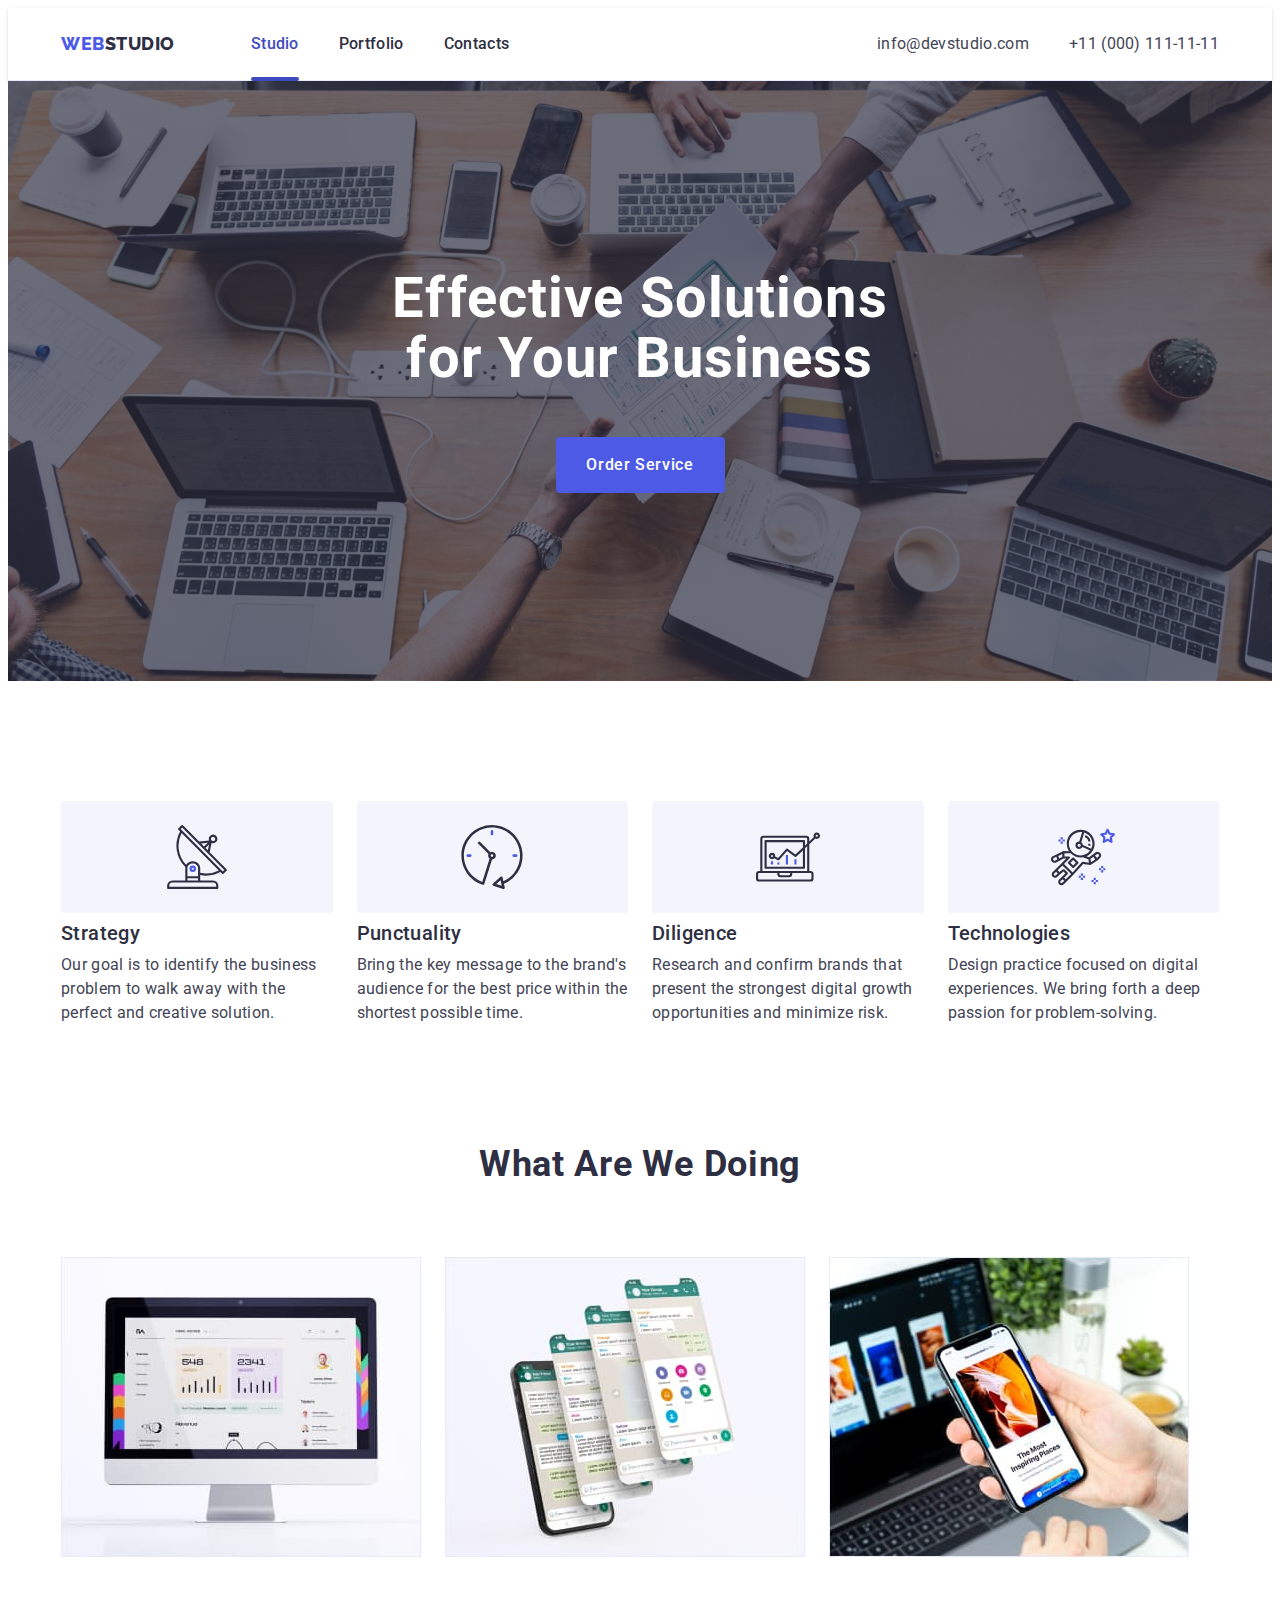
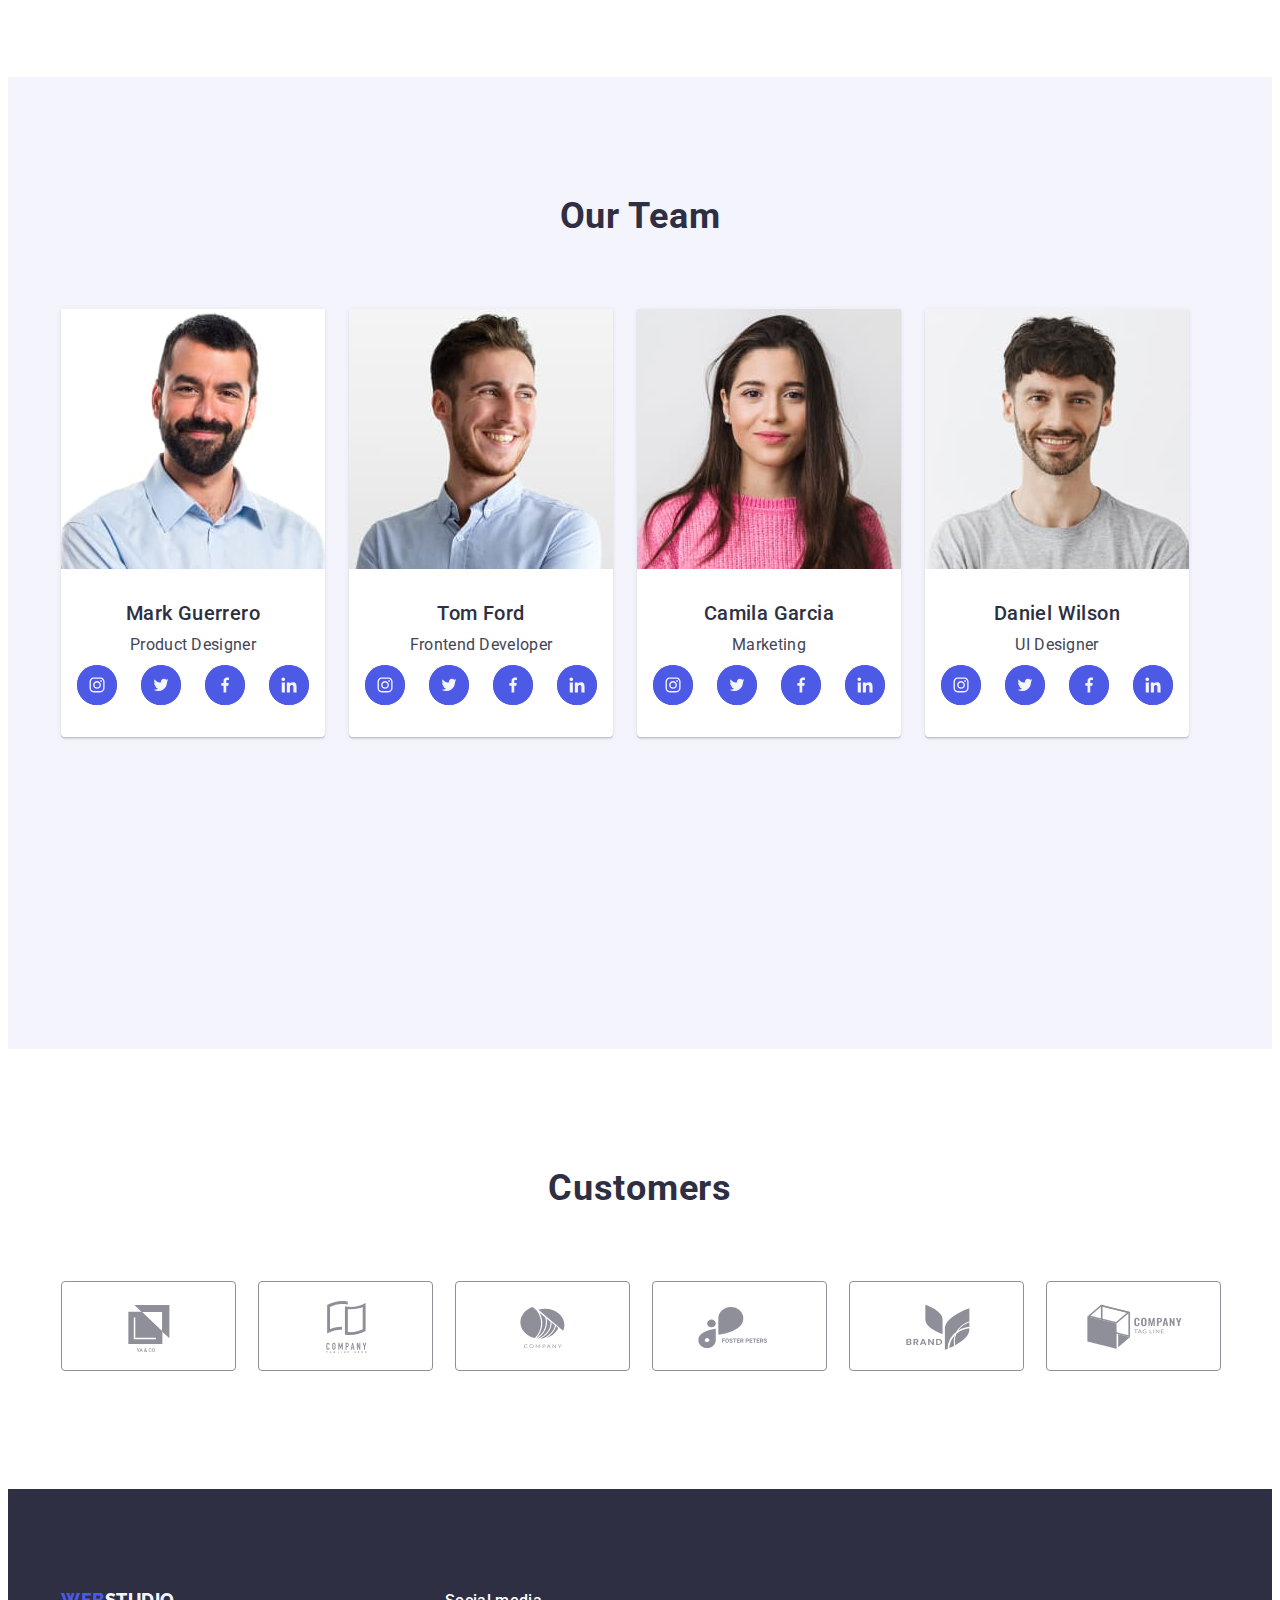
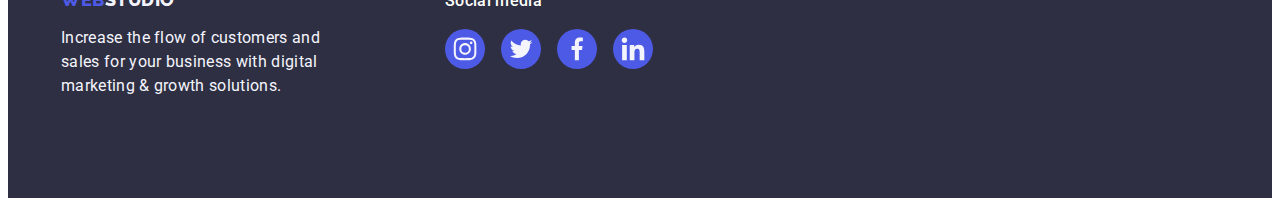
==== index.html @ 753bb424 "start" ====
<!DOCTYPE html>
<html lang="en">
  <head>
    <meta charset="UTF-8" />
    <meta http-equiv="X-UA-Compatible" content="IE=edge" />
    <meta name="viewport" content="width=device-width, initial-scale=1.0" />

    <link rel="preconnect" href="https://fonts.googleapis.com" />
    <link rel="preconnect" href="https://fonts.gstatic.com" crossorigin />
    <link
      href="https://fonts.googleapis.com/css2?family=Raleway:wght@800&family=Roboto:wght@400;500;700&display=swap"
      rel="stylesheet"
    />

    <title>Web Studio</title>
    <link
      rel="stylesheet"
      href="https://cdnjs.cloudflare.com/ajax/libs/modern-normalize/2.0.0/modern-normalize.min.css"
      integrity="sha512-4xo8blKMVCiXpTaLzQSLSw3KFOVPWhm/TRtuPVc4WG6kUgjH6J03IBuG7JZPkcWMxJ5huwaBpOpnwYElP/m6wg=="
      crossorigin="anonymous"
      referrerpolicy="no-referrer"
    />
    <link rel="stylesheet" href="./css/style.css" />
  </head>
  <body class="body">
    <header class="header">
      <div class="container header-container">
        <nav class="header-nav">
          <a class="header-name link" href="./index.html"
            >Web<span>Studio</span></a
          >
          <ul class="header-page list">
            <li>
              <a class="header-menu link active" href="./index.html">Studio</a>
            </li>
            <li>
              <a class="header-menu link" href="./portfolio.html">Portfolio</a>
            </li>
            <li><a class="header-menu link" href="">Contacts</a></li>
          </ul>
        </nav>
        <address class="header-adress">
          <ul class="header-link list">
            <li class="header-contacts">
              <a class="header-link-soc link" href="mailto:info@devstudio.com"
                >info@devstudio.com</a
              >
            </li>
            <li>
              <a class="header-link-soc link" href="tel:+110001111111"
                >+11 (000) 111-11-11</a
              >
            </li>
          </ul>
        </address>
      </div>
    </header>

    <main>
      <section class="hero">
        <div class="container">
          <h1 class="hero-name">Effective Solutions for Your Business</h1>
          <button type="button" class="hero-button" data-modal-open>
            Order Service
          </button>
        </div>
      </section>

      <section class="scroll">
        <div class="container">
          <h2 class="visually-hidden">list</h2>
          <ul class="scroll-list list">
            <li class="scroll-item">
              <div class="scroll-icon-fond">
                <svg class="scroll-icon-item" width="64" height="64">
                  <use href="./images/icons.svg#icon-antenna"></use>
                </svg>
              </div>
              <h3 class="scroll-name">Strategy</h3>
              <p class="scroll-text">
                Our goal is to identify the business problem to walk away with
                the perfect and creative solution.
              </p>
            </li>
            <li class="scroll-item">
              <div class="scroll-icon-fond">
                <svg class="scroll-icon-item" width="64" height="64">
                  <use href="./images/icons.svg#icon-clock"></use>
                </svg>
              </div>
              <h3 class="scroll-name">Punctuality</h3>
              <p class="scroll-text">
                Bring the key message to the brand's audience for the best price
                within the shortest possible time.
              </p>
            </li>
            <li class="scroll-item">
              <div class="scroll-icon-fond">
                <svg class="scroll-icon-item" width="64" height="64">
                  <use href="./images/icons.svg#icon-diagram"></use>
                </svg>
              </div>
              <h3 class="scroll-name">Diligence</h3>
              <p class="scroll-text">
                Research and confirm brands that present the strongest digital
                growth opportunities and minimize risk.
              </p>
            </li>
            <li class="scroll-item">
              <div class="scroll-icon-fond">
                <svg class="scroll-icon-item" width="64" height="64">
                  <use href="./images/icons.svg#icon-astronaut"></use>
                </svg>
              </div>
              <h3 class="scroll-name">Technologies</h3>
              <p class="scroll-text">
                Design practice focused on digital experiences. We bring forth a
                deep passion for problem-solving.
              </p>
            </li>
          </ul>
        </div>
      </section>

      <section class="work-are">
        <div class="container">
          <h2 class="work-name">What are we doing</h2>
          <ul class="work-list list">
            <li class="work-item">
              <img
                src="./images/img1-1.jpg"
                alt="statistics"
                width="360"
                height="300"
              />
            </li>
            <li class="work-item">
              <img
                src="./images/img2-1.jpg"
                alt="multifunctionality"
                width="360"
                height="300"
              />
            </li>
            <li class="work-item">
              <img
                src="./images/img3-1.jpg"
                alt="we adaptmultifunctionality"
                width="360"
                height="300"
              />
            </li>
          </ul>
        </div>
      </section>

      <section class="made">
        <div class="container">
          <h2 class="made-team">Our Team</h2>
          <ul class="made-list list">
            <li class="made-item">
              <img
                src="./images/img1-2.jpg"
                alt="Product Designer"
                width="264"
                height="260"
              />
              <div class="made-card">
                <h3 class="made-name">Mark Guerrero</h3>
                <p class="made-activity">Product Designer</p>
                <ul class="made-soc-list list">
                  <li class="made-soc-item">
                    <a
                      class="made-soc-link link"
                      href="https://www.instagram.com"
                    >
                      <svg class="made-soc-icon" width="16" height="16">
                        <use href="./images/icons.svg#icon-instagram"></use>
                      </svg>
                    </a>
                  </li>
                  <li class="made-soc-item">
                    <a
                      class="made-soc-link link"
                      href="https://www.twitter.com"
                    >
                      <svg class="made-soc-icon" width="16" height="16">
                        <use href="./images/icons.svg#icon-twitter"></use>
                      </svg>
                    </a>
                  </li>
                  <li class="made-soc-item">
                    <a
                      class="made-soc-link link"
                      href="https://www.facebook.com"
                    >
                      <svg class="made-soc-icon" width="16" height="16">
                        <use href="./images/icons.svg#icon-facebook"></use>
                      </svg>
                    </a>
                  </li>
                  <li class="made-soc-item">
                    <a
                      class="made-soc-link link"
                      href="https://www.in.linkedin.com"
                    >
                      <svg class="made-soc-icon" width="16" height="16">
                        <use href="./images/icons.svg#icon-linkedin"></use>
                      </svg>
                    </a>
                  </li>
                </ul>
              </div>
            </li>
            <li class="made-item">
              <img
                src="./images/img2-2.jpg"
                alt="Frontend Developer"
                width="264"
                height="260"
              />
              <div class="made-card">
                <h3 class="made-name">Tom Ford</h3>
                <p class="made-activity">Frontend Developer</p>
                <ul class="made-soc-list list">
                  <li class="made-soc-item">
                    <a
                      class="made-soc-link link"
                      href="https://www.instagram.com"
                    >
                      <svg class="made-soc-icon" width="16" height="16">
                        <use href="./images/icons.svg#icon-instagram"></use>
                      </svg>
                    </a>
                  </li>
                  <li class="made-soc-item">
                    <a
                      class="made-soc-link link"
                      href="https://www.twitter.com"
                    >
                      <svg class="made-soc-icon" width="16" height="16">
                        <use href="./images/icons.svg#icon-twitter"></use>
                      </svg>
                    </a>
                  </li>
                  <li class="made-soc-item">
                    <a
                      class="made-soc-link link"
                      href="https://www.facebook.com"
                    >
                      <svg class="made-soc-icon" width="16" height="16">
                        <use href="./images/icons.svg#icon-facebook"></use>
                      </svg>
                    </a>
                  </li>
                  <li class="made-soc-item">
                    <a
                      class="made-soc-link link"
                      href="https://www.in.linkedin.com"
                    >
                      <svg class="made-soc-icon" width="16" height="16">
                        <use href="./images/icons.svg#icon-linkedin"></use>
                      </svg>
                    </a>
                  </li>
                </ul>
              </div>
            </li>
            <li class="made-item">
              <img
                src="./images/img3-2.jpg"
                alt="Marketing"
                width="264"
                height="260"
              />
              <div class="made-card">
                <h3 class="made-name">Camila Garcia</h3>
                <p class="made-activity">Marketing</p>
                <ul class="made-soc-list list">
                  <li class="made-soc-item">
                    <a
                      class="made-soc-link link"
                      href="https://www.instagram.com"
                    >
                      <svg class="made-soc-icon" width="16" height="16">
                        <use href="./images/icons.svg#icon-instagram"></use>
                      </svg>
                    </a>
                  </li>
                  <li class="made-soc-item">
                    <a
                      class="made-soc-link link"
                      href="https://www.twitter.com"
                    >
                      <svg class="made-soc-icon" width="16" height="16">
                        <use href="./images/icons.svg#icon-twitter"></use>
                      </svg>
                    </a>
                  </li>
                  <li class="made-soc-item">
                    <a
                      class="made-soc-link link"
                      href="https://www.facebook.com"
                    >
                      <svg class="made-soc-icon" width="16" height="16">
                        <use href="./images/icons.svg#icon-facebook"></use>
                      </svg>
                    </a>
                  </li>
                  <li class="made-soc-item">
                    <a
                      class="made-soc-link link"
                      href="https://www.in.linkedin.com"
                    >
                      <svg class="made-soc-icon" width="16" height="16">
                        <use href="./images/icons.svg#icon-linkedin"></use>
                      </svg>
                    </a>
                  </li>
                </ul>
              </div>
            </li>
            <li class="made-item">
              <img
                src="./images/img4-2.jpg"
                alt="UI Designer"
                width="264"
                height="260"
              />
              <div class="made-card">
                <h3 class="made-name">Daniel Wilson</h3>
                <p class="made-activity">UI Designer</p>
                <ul class="made-soc-list list">
                  <li class="made-soc-item">
                    <a
                      class="made-soc-link link"
                      href="https://www.instagram.com"
                    >
                      <svg class="made-soc-icon" width="16" height="16">
                        <use href="./images/icons.svg#icon-instagram"></use>
                      </svg>
                    </a>
                  </li>
                  <li class="made-soc-item">
                    <a
                      class="made-soc-link link"
                      href="https://www.twitter.com"
                    >
                      <svg class="made-soc-icon" width="16" height="16">
                        <use href="./images/icons.svg#icon-twitter"></use>
                      </svg>
                    </a>
                  </li>
                  <li class="made-soc-item">
                    <a
                      class="made-soc-link link"
                      href="https://www.facebook.com"
                    >
                      <svg class="made-soc-icon" width="16" height="16">
                        <use href="./images/icons.svg#icon-facebook"></use>
                      </svg>
                    </a>
                  </li>
                  <li class="made-soc-item">
                    <a
                      class="made-soc-link link"
                      href="https://www.in.linkedin.com"
                    >
                      <svg class="made-soc-icon" width="16" height="16">
                        <use href="./images/icons.svg#icon-linkedin"></use>
                      </svg>
                    </a>
                  </li>
                </ul>
              </div>
            </li>
          </ul>
        </div>
      </section>
      <section class="customers">
        <div class="container costumers-container">
          <h2 class="customers-title">Customers</h2>
          <ul class="customers-list">
            <li class="customers-item">
              <a class="customers-link link" href="">
                <svg class="customers-icon" width="104" height="56">
                  <use href="./images/icons.svg#icon-Logo-1"></use>
                </svg>
              </a>
            </li>
            <li class="customers-item">
              <a class="customers-link link" href="">
                <svg class="customers-icon" width="104" height="56">
                  <use href="./images/icons.svg#icon-Logo-2"></use>
                </svg>
              </a>
            </li>
            <li class="customers-item">
              <a class="customers-link link" href="">
                <svg class="customers-icon" width="104" height="56">
                  <use href="./images/icons.svg#icon-Logo-3"></use>
                </svg>
              </a>
            </li>
            <li class="customers-item">
              <a class="customers-link link" href="">
                <svg class="customers-icon" width="104" height="56">
                  <use href="./images/icons.svg#icon-Logo-4"></use>
                </svg>
              </a>
            </li>
            <li class="customers-item">
              <a class="customers-link link" href="">
                <svg class="customers-icon" width="104" height="56">
                  <use href="./images/icons.svg#icon-Logo-5"></use>
                </svg>
              </a>
            </li>
            <li class="customers-item">
              <a class="customers-link link" href="">
                <svg class="customers-icon" width="104" height="56">
                  <use href="./images/icons.svg#icon-Logo-6"></use>
                </svg>
              </a>
            </li>
          </ul>
        </div>
      </section>
    </main>

    <footer class="footer">
      <div class="all-footer container">
        <div class="footer-container">
          <a class="footer-name link" href="./index.html"
            >Web<span class="name">Studio</span></a
          >
          <p class="footer-text">
            Increase the flow of customers and sales for your business with
            digital marketing & growth solutions.
          </p>
        </div>
        <div class="footer-social">
          <p class="footer-soc-title">Social media</p>
          <ul class="footer-soc-list">
            <li class="footer-soc-item">
              <a
                class="footer-soc-link"
                href="https://www.instagram.com"
                aria-label="instagram"
                target="_blank"
                rel="noopener noreferrer"
              >
                <svg class="footer-soc-icon" width="24" height="24">
                  <use href="./images/icons.svg#icon-instagram"></use>
                </svg>
              </a>
            </li>
            <li class="footer-soc-item">
              <a
                class="footer-soc-link"
                href="https://twitter.com"
                aria-label="twitter"
                target="_blank"
                rel="noopener noreferrer"
              >
                <svg class="footer-soc-icon" width="24" height="24">
                  <use href="./images/icons.svg#icon-twitter"></use>
                </svg>
              </a>
            </li>
            <li class="footer-soc-item">
              <a
                class="footer-soc-link"
                href="https://www.facebook.com"
                aria-label="facebook"
                target="_blank"
                rel="noopener noreferrer"
              >
                <svg class="footer-soc-icon" width="24" height="24">
                  <use href="./images/icons.svg#icon-facebook"></use>
                </svg>
              </a>
            </li>
            <li class="footer-soc-item">
              <a
                class="footer-soc-link"
                href="https://in.linkedin.com"
                aria-label="linkedin"
                target="_blank"
                rel="noopener noreferrer"
              >
                <svg class="footer-soc-icon" width="24" height="24">
                  <use href="./images/icons.svg#icon-linkedin"></use>
                </svg>
              </a>
            </li>
          </ul>
        </div>
      </div>
    </footer>
    <div class="backdrop is-hidden" data-modal>
      <div class="modal">
        <button type="button" class="modal-button" data-modal-close>
          <svg class="modal-icon" width="8" height="8">
            <use href="./images/icons.svg#icon-close"></use>
          </svg>
        </button>
      </div>
    </div>
    <script src="./js/modal.js"></script>
  </body>
</html>
---- css/style.css ----
:root {
  --text-section-color: #434455;
  --button-color: #4d5ae5;
  --logo-color: #2e2f42;
  --safari-color: #f4f4fd;
  --main-title-color: #ffffff;
}

body {
  font-family: "Roboto", sans-serif;
  background: var(--main-title-color);
  color: var(--text-section-color);
}

p,
h1,
h2,
h3,
h4,
h5,
h6 {
  margin-top: 0;
  margin-bottom: 0;
}

ul {
  list-style-type: none;
  margin-top: 0;
  margin-bottom: 0;
  padding-left: 0;
}

img {
  display: block;
}

.link {
  text-decoration: none;
}

.list {
  list-style: none;
  margin-top: 0%;
  margin-bottom: 0;
  padding-left: 0%;
}

.container {
  width: 100%;
  max-width: 1158px;
  padding-left: 15px;
  padding-right: 15px;
  margin: 0 auto;
  align-items: center;
  /* outline: 1px solid red; */
}

/*----------BODY----------*/

.body {
  color: #434455;
  background-color: #ffffff;
}

/*----------HEADER-----------*/

.header {
  background: #ffffff;
  border-bottom: 1px solid #e7e9fc;
  /* padding: 24px 0; */
  box-shadow: 0px 2px 1px rgba(46, 47, 66, 0.08),
    0px 1px 1px rgba(46, 47, 66, 0.16), 0px 1px 6px rgba(46, 47, 66, 0.08);
}

.header-container {
  display: flex;
  /* gap: 40px; */
  align-items: center;
}

.header-nav {
  /* padding-top: 24px;
  padding-bottom: 24px; */
  display: flex;
  align-items: center;
  /* flex-grow: 1;
  justify-content: space-between; */
}

.header-name {
  font-family: "Raleway", sans-serif;
  font-style: normal;
  font-weight: 800;
  font-size: 18px;
  line-height: 1.17;
  letter-spacing: 0.03em;
  text-transform: uppercase;
  color: var(--button-color);
  display: inline-block;
  margin-right: 76px;
}

.header-name span {
  font-family: "Raleway", sans-serif;
  color: var(--logo-color);
}

.header-page {
  display: flex;
  gap: 40px;
  justify-content: space-between;
}

.header-menu {
  display: flex;
  font-weight: 500;
  font-size: 16px;
  line-height: 1.5;
  letter-spacing: 0.02em;
  color: var(--logo-color);
  padding: 24px 0;
  transition: color 250ms linear;
  transition-timing-function: cubic-bezier(0.4, 0, 0.2, 1);
}

.active {
  position: relative;
  display: inline-block;
  color: #404bbf;
}

.active::after {
  content: "";
  position: absolute;
  width: 100%;
  height: 4px;
  left: 0px;
  background: #404bbf;
  border-radius: 2px;
  bottom: -1px;
}

.header-menu:hover,
.header-menu:focus {
  color: #404bbf;
}

.header-adress {
  font-style: normal;
  margin-left: auto;
}

.header-link {
  display: flex;
  gap: 40px;
  transition: color 250ms cubic-bezier(0.4, 0, 0.2, 1);
}

.header-contacts {
  transition: color 250ms cubic-bezier(0.4, 0, 0.2, 1);
}

.header-link-soc {
  font-weight: 400;
  font-size: 16px;
  line-height: 1.5;
  letter-spacing: 0.02em;
  color: #434455;
  transition: color 250ms cubic-bezier(0.4, 0, 0.2, 1);
}

.header-link-soc:hover,
.header-link-soc:focus {
  color: #404bbf;
}

/*----------HERO-----------*/

.hero {
  padding-top: 188px;
  padding-bottom: 188px;
  background: var(--logo-color);
  background-image: linear-gradient(
      to bottom,
      rgba(46, 47, 66, 0.7),
      rgba(46, 47, 66, 0.7)
    ),
    url(../images/people-office.jpg);
  background-repeat: no-repeat;
  background-position: center;
  background-size: cover;
  max-width: 1440px;
  margin: 0 auto;
}

.hero-name {
  font-family: "Roboto";
  font-style: normal;
  text-align: center;
  font-weight: 700;
  font-size: 56px;
  line-height: 1.07;
  letter-spacing: 0.02em;
  color: var(--main-title-color);
  margin-left: auto;
  margin-right: auto;
  margin-bottom: 48px;
  max-width: 496px;
  max-height: 120px;
}

.hero-button {
  font-family: "Roboto", sans-serif;
  font-style: normal;
  font-weight: 500;
  font-size: 16px;
  line-height: 1.5;
  letter-spacing: 0.04em;
  color: var(--main-title-color);
  background-color: var(--button-color);
  cursor: pointer;
  display: block;
  min-width: 169px;
  min-height: 56px;
  text-align: center;
  border: none;
  background-color: var(--button-color);
  border-radius: 4px;
  margin-left: auto;
  margin-right: auto;
  transition-property: background-color;
  transition-duration: 250ms;
  transition-timing-function: cubic-bezier(0.4, 0, 0.2, 1);
}

.hero-button:hover,
.hero-button:focus {
  background-color: #404bbf;
  box-shadow: 0px 4px 4px rgba(0, 0, 0, 0.15);
}

/*----------SECTION1-----------*/

.scroll {
  padding-top: 120px;
  padding-bottom: 120px;
}

.scroll-list {
  display: flex;
  gap: 24px;
  width: calc((100% - 72) / 4);
}

.visually-hidden {
  position: absolute;
  width: 1px;
  height: 1px;
  margin: -1px;
  border: 0;
  padding: 0;
  white-space: nowrap;
  clip-path: inset(100%);
  clip: rect(0 0 0 0);
  overflow: hidden;
}

.scroll-item {
  width: calc((100% - 72px) / 4);
}

.scroll-icon-fond {
  display: flex;
  align-items: center;
  justify-content: center;
  height: 112px;
  background-color: var(--safari-color);
  /* padding: 24px 100px; */
  border-radius: 4px;
  margin-bottom: 8px;
}

.scroll-icon-item {
  fill: #4d5ae5;
}

.scroll-name {
  font-weight: 500;
  font-size: 20px;
  line-height: 1.2;
  letter-spacing: 0.02em;
  color: var(--logo-color);
  list-style: none;
  margin-bottom: 8px;
}

.scroll-text {
  /* font-weight: 400; */
  font-size: 16px;
  line-height: 1.5;
  letter-spacing: 0.02em;
  color: #434455;
}

/*----------WORK-----------*/

.work-are {
  padding-bottom: 120px;
}

.work-name {
  font-weight: 700;
  font-size: 36px;
  line-height: 1.11;
  letter-spacing: 0.02em;
  text-align: center;
  text-transform: capitalize;
  color: var(--logo-color);
  margin-bottom: 72px;
}

.work-list {
  /* padding-top: 20px;
  padding-bottom: 120px; */
  display: flex;
  gap: 24px;
}

/* .work-item {
  width: calc((100% - 48px) / 3);
} */

/*----------MADE-----------*/

.made {
  background-color: var(--safari-color);
  height: 732px;
  padding-top: 120px;
  padding-bottom: 120px;
}

.made-team {
  font-weight: 700;
  font-size: 36px;
  line-height: 1.11;
  letter-spacing: 0.02em;
  text-align: center;
  text-transform: capitalize;
  color: var(--logo-color);
  /* padding-top: 120px; */
  margin-bottom: 72px;
}

.made-list {
  display: flex;
  gap: 24px;
}

.made-item {
  background-color: #ffffff;
  border-radius: 0px 0px 4px 4px;
  box-shadow: 0px 1px 6px rgba(46, 47, 66, 0.08),
    0px 1px 1px rgba(46, 47, 66, 0.16), 0px 2px 1px rgba(46, 47, 66, 0.08);
}

.made-name {
  font-weight: 500;
  font-size: 20px;
  line-height: 1.2;
  letter-spacing: 0.02em;
  color: var(--logo-color);
  text-align: center;
  /* padding-top: 32px; */
  margin-bottom: 8px;
}

.made-card {
  padding: 32px 0px;
}

.made-activity {
  font-weight: 400;
  font-size: 16px;
  line-height: 1.5;
  letter-spacing: 0.02em;
  color: #434455;
  text-align: center;
  margin-bottom: 8px;
}

.made-soc-list {
  display: flex;
  gap: 24px;
  justify-content: center;
  align-items: center;
  /* padding: 32px 0; */
}

.made-soc-item {
  background-color: var(--button-color);
  width: 40px;
  height: 40px;
  border-radius: 50%;
}

.made-soc-link {
  display: flex;
  justify-content: center;
  align-items: center;
  width: 100%;
  height: 100%;
  background-color: var(--button-color);
  border-radius: 50%;
  transition: background-color 250ms cubic-bezier(0.4, 0, 0.2, 1);
}

.made-soc-icon {
  fill: var(--safari-color);
}

.made-soc-link:hover,
.made-soc-link:focus {
  background-color: #404bbf;
}

.customers {
  padding-top: 120px;
  padding-bottom: 120px;
}

/* .customers-container {
  padding-top: 120px;
  padding-bottom: 120px;
} */

.customers-title {
  font-size: 36px;
  line-height: 1.11;
  text-align: center;
  letter-spacing: 0.02em;
  text-transform: capitalize;
  color: var(--logo-color);
  margin-bottom: 72px;
}

.customers-list {
  display: flex;
  align-items: flex-start;
  padding: 0px;
  gap: 24px;
}

.customers-item {
  width: calc((100% - 120px) / 6);
  height: 88px;
}

.customers-link {
  width: 100%;
  height: 100%;
  border: 1px solid #8e8f99;
  border-radius: 4px;
  display: flex;
  align-items: center;
  justify-content: center;
  color: #8e8f99;
  transition: border-color 250ms cubic-bezier(0.4, 0, 0.2, 1),
    color 250ms cubic-bezier(0.4, 0, 0.2, 1), box-shadow: 0px 4px 4px rgba(0, 0, 0, 0.25);
}

.customers-icon {
  fill: currentColor;
}
.customers-link:hover,
.customers-link:focus {
  border-color: #404bbf;
  color: #404bbf;
  box-shadow: 0px 4px 4px rgba(0, 0, 0, 0.25);
}

.customers-item:hover .customers-link,
.customers-item:focus .customers-link {
  border: 1px solid #404bbf;
  box-shadow: 0px 4px 4px rgba(0, 0, 0, 0.25);
}

/*----------FOOTER-----------*/

.footer {
  background-color: var(--logo-color);
  /* height: 312px; */
  padding-top: 100px;
  padding-bottom: 100px;
  /* display: flex; */
}

.all-footer {
  display: flex;
  align-items: baseline;
  /* gap: 120px; */
  /* margin-left: 120px; */
}

.footer-container {
  /* display: flex;
  align-items: baseline; */
  margin-right: 120px;
}

.footer-name {
  font-family: "Raleway", sans-serif;
  font-style: normal;
  font-weight: 800;
  font-size: 18px;
  line-height: 1.17;
  letter-spacing: 0.03em;
  text-transform: uppercase;
  color: var(--button-color);
  display: inline-block;
  margin-bottom: 16px;
}

.name {
  font-family: "Raleway", sans-serif;
  color: var(--safari-color);
}

.footer-text {
  font-size: 16px;
  line-height: 1.5;
  letter-spacing: 0.02em;
  color: var(--safari-color);
  width: 264px;
  margin-left: 0;
}

.footer-social {
}

.footer-soc-title {
  font-weight: 500;
  font-size: 16px;
  line-height: 1.5;
  letter-spacing: 0.02em;
  color: var(--main-title-color);
  margin-bottom: 16px;
}

.footer-soc-list {
  display: flex;
  gap: 16px;
  /* justify-content: center;
  align-items: center;
  padding: 32px 0; */
}

.footer-soc-item {
  width: 40px;
  height: 40px;
}

.footer-soc-icon {
  fill: #f4f4fd;
}

.footer-soc-link:hover,
.footer-soc-link:focus {
  background-color: #31d0aa;
  border-radius: 50%;
}

.footer-soc-link {
  background-color: var(--button-color);
  border-radius: 50%;
  display: flex;
  justify-content: center;
  align-items: center;
  width: 100%;
  height: 100%;
  transition: background-color 250ms cubic-bezier(0.4, 0, 0.2, 1);
}

/*===============PORTFOLIO===============*/
/*---------------HEADER---------------*/

/*-----------------MAIN-----------------*/

.name-logo {
  color: #2e2f42;
}

.buttons {
  margin-top: 100px;
}

.button-soc {
  font-family: "Roboto", sans-serif;
  font-style: normal;
  font-weight: 500;
  font-size: 16px;
  line-height: 1.5;
  letter-spacing: 0.04em;
  color: var(--button-color);
  background-color: var(--safari-color);
  cursor: pointer;
  border: 1px solid #e7e9fc;
  border-radius: 4px;
  display: block;
  padding: 12px 24px 12px 24px;
  transition: color 250ms cubic-bezier(0.4, 0, 0.2, 1),
    background-color 250ms cubic-bezier(0.4, 0, 0.2, 1),
    border-color 250ms cubic-bezier(0.4, 0, 0.2, 1),
    box-shadow 250ms cubic-bezier(0.4, 0, 0.2, 1);
}

.button-soc:hover,
.button-soc:focus {
  color: #ffffff;
  background-color: #404bbf;
  border: 1px solid transparent;
  box-shadow: 0px 3px 1px rgba(0, 0, 0, 0.1), 0px 2px 1px rgba(0, 0, 0, 0.08),
    0px 2px 2px rgba(0, 0, 0, 0.12);
}

.buttons {
  display: flex;
  justify-content: center;
  margin-bottom: 72px;
  margin-left: auto;
  margin-right: auto;
  gap: 24px;
}

/* .buttons-list {
} */

/*-----------------SECTION-----------------*/

.portfolio-container {
  padding-bottom: 120px;
}

.section {
  display: block;
  transition: box-shadow 250ms cubic-bezier(0.4, 0, 0.2, 1);
}

.section:hover,
.section:focus {
  box-shadow: 0px 1px 6px rgba(46, 47, 66, 0.08),
    0px 1px 1px rgba(46, 47, 66, 0.16), 0px 2px 1px rgba(46, 47, 66, 0.08);
}

.section:hover .section-text {
  transform: translateY(0%);
}

.section:focus .section-text {
  transform: translateY(0%);
}

.section-img {
  display: flex;
  flex-wrap: wrap;
  flex-direction: row;
  justify-content: center;
  padding: 0px;
  gap: 24px;
  row-gap: 48px;
  width: calc((100%-48px) / 3);
}

.section-card {
  /* padding-top: 32px;
  padding-bottom: 32px;
  padding-left: 16px; */
  border-bottom: 1px solid #e7e9fc;
  border-left: 1px solid #e7e9fc;
  border-right: 1px solid #e7e9fc;
  padding: 32px 16px;
}

/* .section-work {
  /* width: calc((100%-48px) / 3); */
  /* background-color: #ffffff;
  overflow: hidden; */
/* } */ 

.section-work:hover .section-cover-text {
  transform: translateY(0%);
}

.section-work:focus .section-cover-text {
  transform: translateY(0%);
}

.section:focus .section-cover-text {
  transform: translateY(0%);
}

.section-activity {
  font-weight: 500;
  font-size: 20px;
  line-height: 1.2;
  letter-spacing: 0.02em;
  color: var(--logo-color);
  margin-bottom: 8px;
}

.section-text {
  /* font-weight: 400; */
  font-size: 16px;
  line-height: 1.5;
  letter-spacing: 0.02em;
  color: var(--text-section-color);
}

.section-cover-block {
  position: relative;
  overflow: hidden;
  top: 0;
  left: 0;
  /* transition: transform 250ms cubic-bezier(0.4, 0, 0.2, 1); */
}

.section-cover-text {
  font-size: 16px;
  line-height: 1.5;
  letter-spacing: 0.02em;
  color: var(--safari-color);
  padding: 40px 32px;
  height: 100%;
  position: absolute;
  background: var(--button-color);
  top: 0;
  left: 0;
  transform: translateY(100%);
  transition-property: transform;
  transition-duration: 250ms;
  transition-timing-function: cubic-bezier(0.4, 0, 0.2, 1);
}

/* =========================MODAL=====================  */

.backdrop {
  position: fixed;
  top: 0;
  width: 100%;
  height: 100%;
  background: rgba(46, 47, 66, 0.4);
  transition: opacity, visibility;
  transition-duration: 250ms;
  transition-timing-function: cubic-bezier(0.4, 0, 0.2, 1);
}

.backdrop.is-hidden .modal {
  transform: translate(-50%, -50%) scale(0);
}

.modal {
  position: absolute;
  top: 50%;
  left: 50%;
  transform: translate(-50%, -50%) scale(1);
  transition: transform 250ms cubic-bezier(0.4, 0, 0.2, 1);
  width: 408px;
  min-height: 584px;
  background-color: #fcfcfc;
  box-shadow: 0px 1px 1px rgba(0, 0, 0, 0.14), 0px 1px 3px rgba(0, 0, 0, 0.12),
    0px 2px 1px rgba(0, 0, 0, 0.2);
  border-radius: 4px;
}

.modal-button {
  position: absolute;
  display: flex;
  align-items: center;
  justify-content: center;
  right: 24px;
  top: 24px;
  width: 24px;
  height: 24px;
  border: 1px solid rgba(0, 0, 0, 0.1);
  border-radius: 50%;
  cursor: pointer;
  background-color: #e7e9fc;
  padding: 0;
  transition: background-color 250ms cubic-bezier(0.4, 0, 0.2, 1),
    border 250ms cubic-bezier(0.4, 0, 0.2, 1);
}

.modal-button:hover,
.modal-button:focus {
  background-color: #404bbf;
  border: none;
}

.modal-icon {
  transition: fill 250ms cubic-bezier(0.4, 0, 0.2, 1);
}

.modal-button:hover .modal-icon,
.modal-button:focus .modal-icon {
  fill: #ffffff;
}

.is-hidden {
  visibility: hidden;
  opacity: 0;
  pointer-events: none;
}
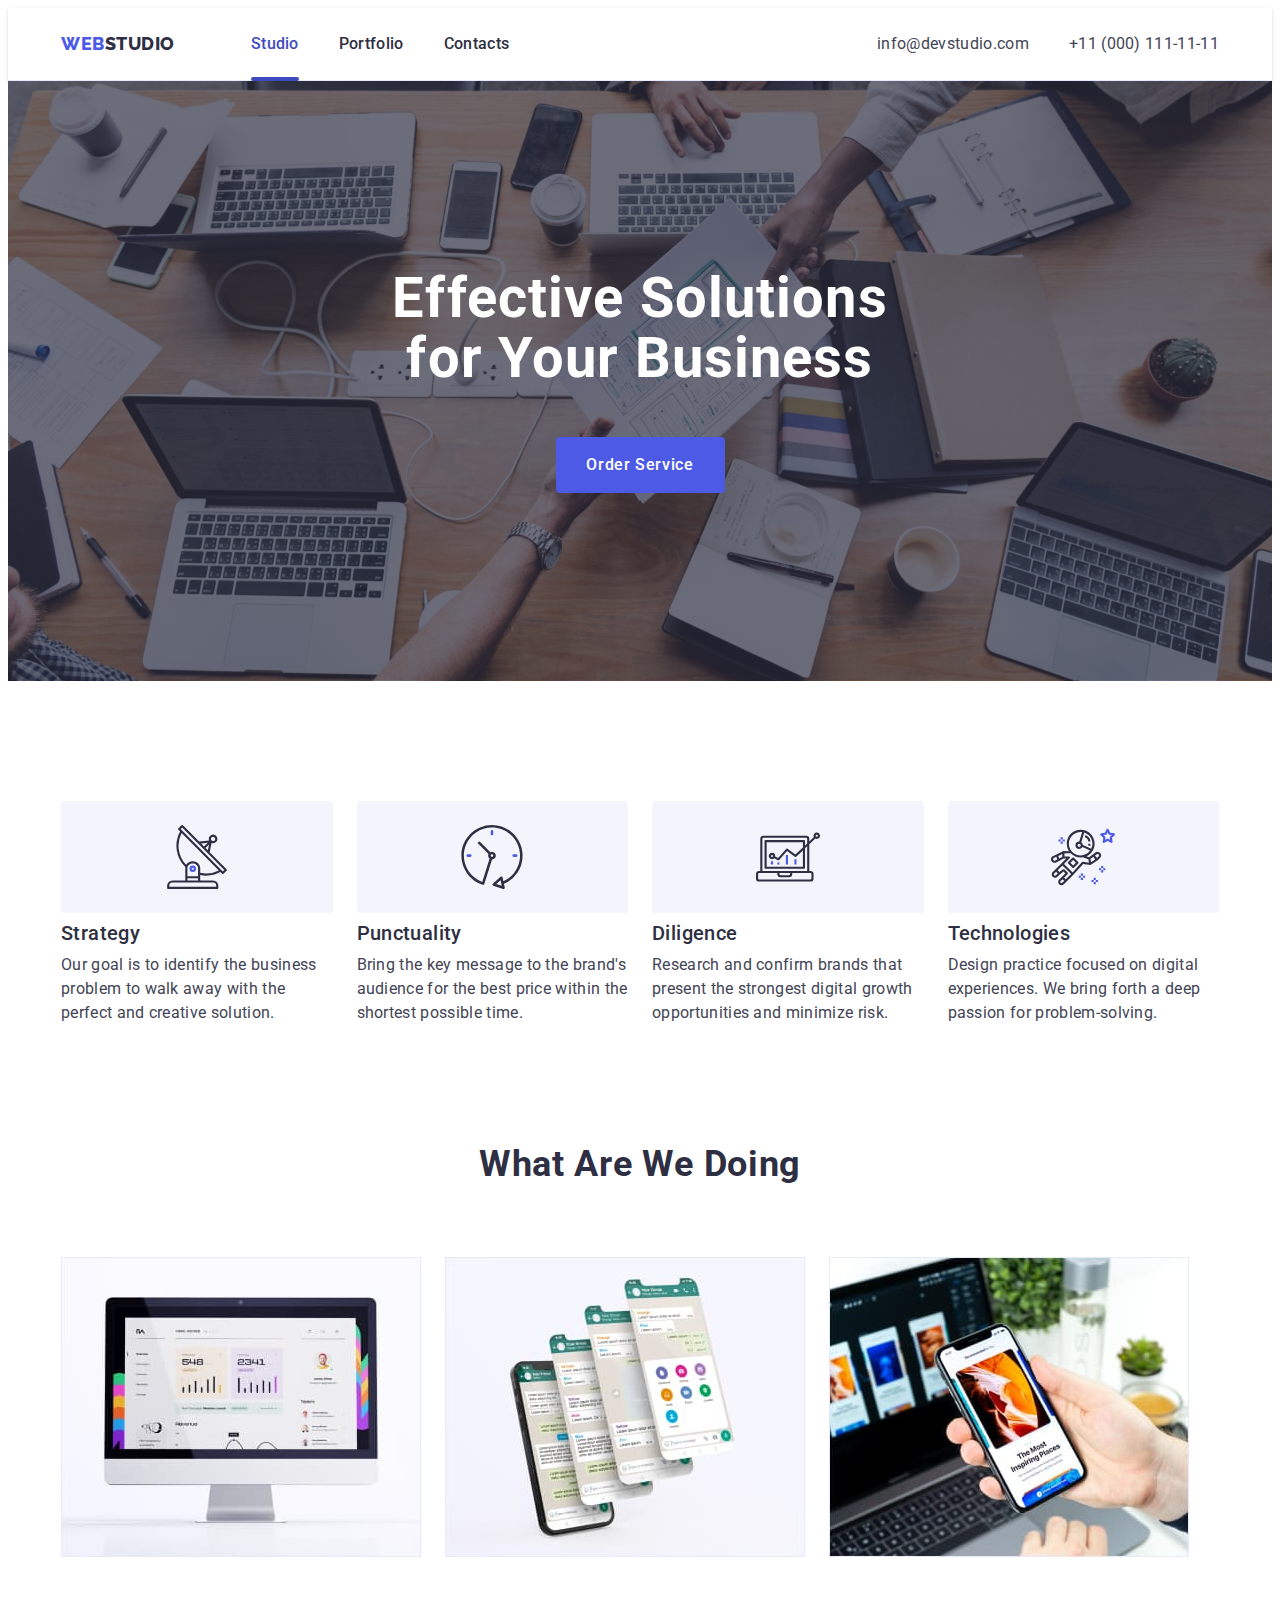
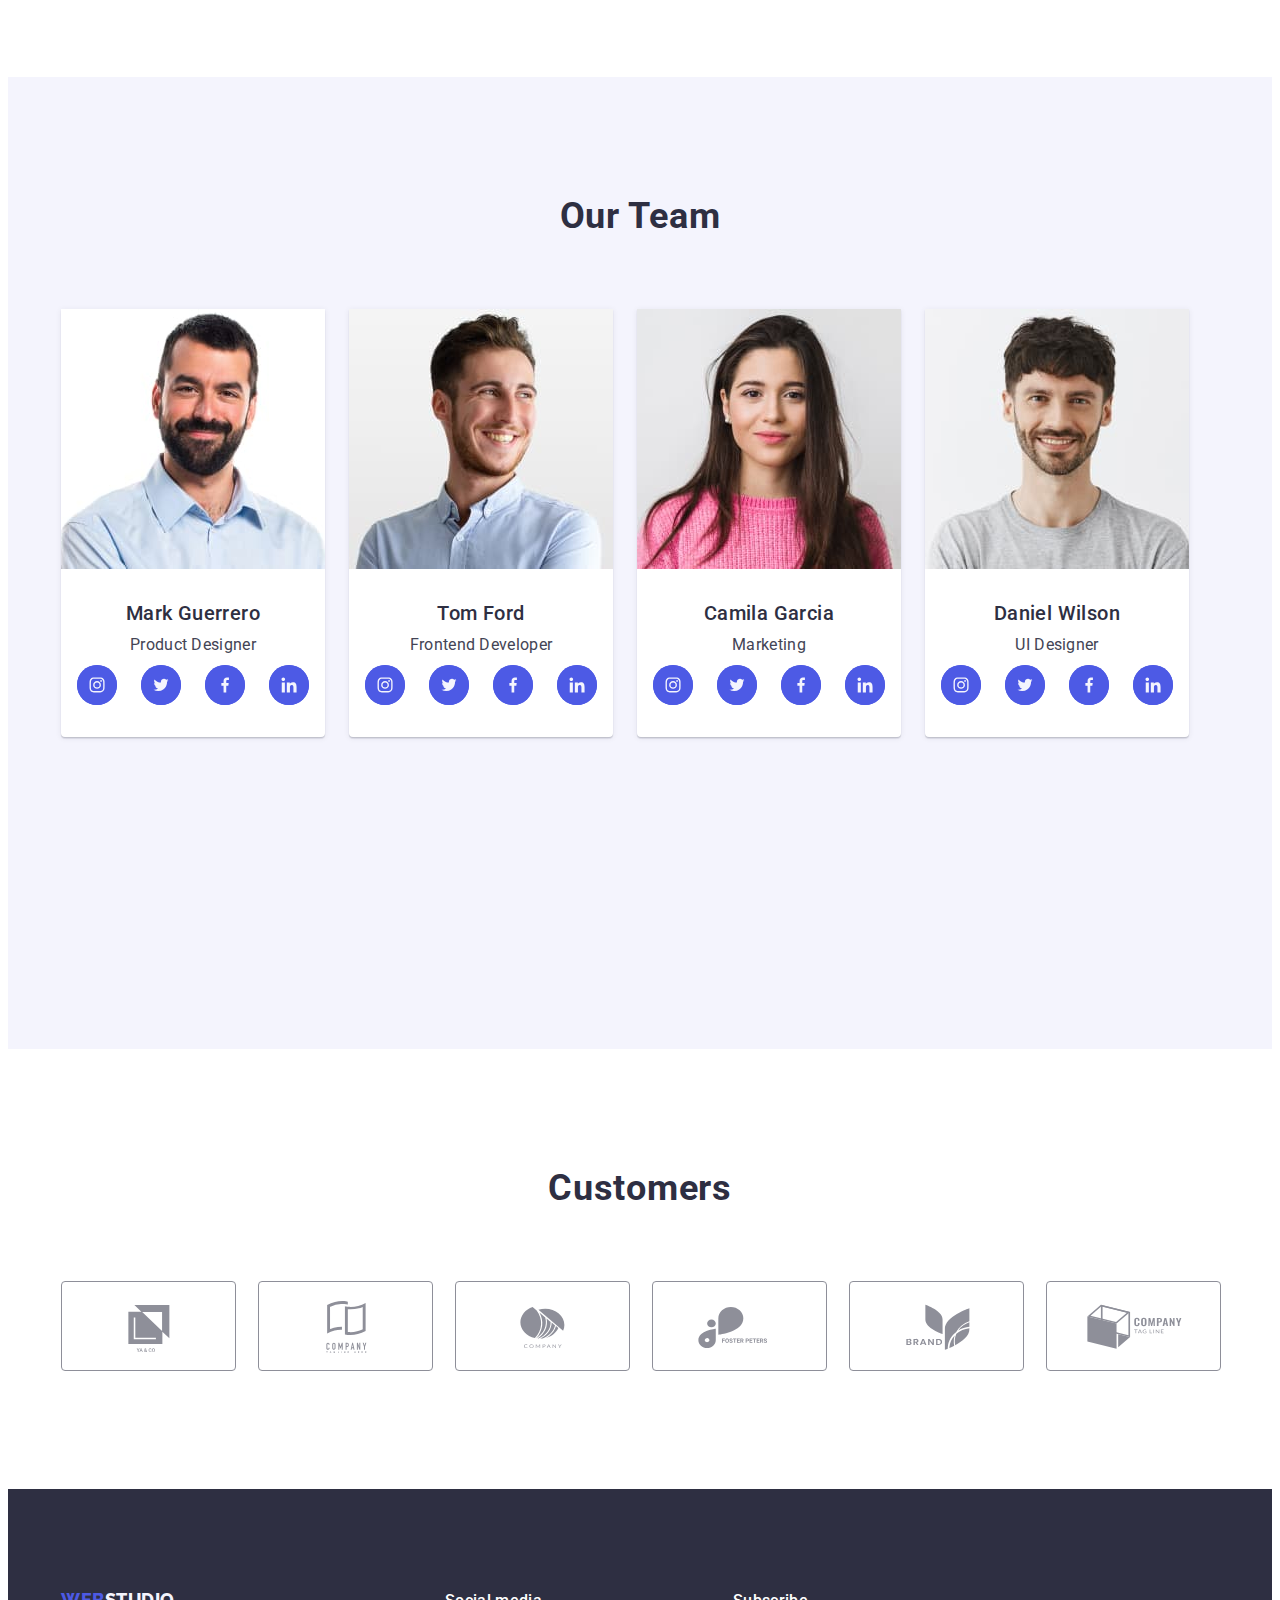
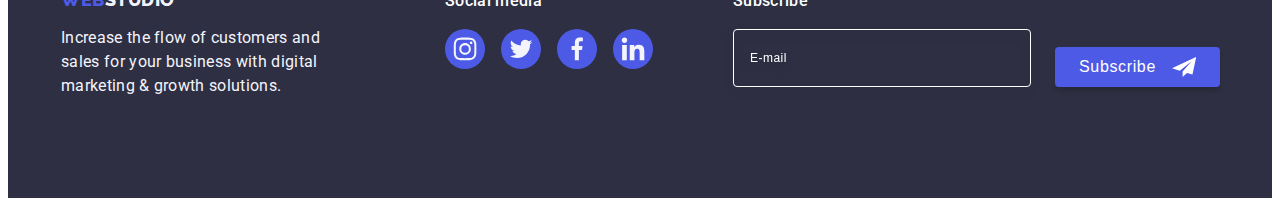
==== commit 57deb236: "END" ====
--- a/index.html
+++ b/index.html
@@ -496,6 +496,25 @@
             </li>
           </ul>
         </div>
+        <div class="footer-subscribe-container">
+          <p class="subscribe-title">Subscribe</p>
+          <form class="subscribe-form">
+            <label class="subscribe-label">
+              <input
+                class="input-subscribe"
+                type="email"
+                name="email"
+                placeholder="E-mail"
+              />
+            </label>
+            <button class="subscribe-btn" type="submit">
+              Subscribe
+              <svg class="subscribe-icon" width="24" height="24">
+                <use href="./images/icons.svg#icon-send"></use>
+              </svg>
+            </button>
+          </form>
+        </div>
       </div>
     </footer>
     <div class="backdrop is-hidden" data-modal>
@@ -505,6 +524,84 @@
             <use href="./images/icons.svg#icon-close"></use>
           </svg>
         </button>
+        <p class="modal-title">Leave your contacts and we will call you back</p>
+        <form
+          class="modal-form"
+          name="order-form"
+          autocomplete="off"
+          novalidate
+        >
+          <div class="modal-field">
+            <label class="modal-label" for="user-name">Name</label>
+            <div class="input-wrap">
+              <input
+                type="text"
+                name="user-name"
+                id="user-name"
+                class="modal-input"
+              />
+              <svg class="input-icon" width="18" height="24">
+                <use href="./images/icons.svg#icon-name"></use>
+              </svg>
+            </div>
+          </div>
+          <div class="modal-field">
+            <label class="modal-label" for="user-tel">Phone</label>
+            <div class="input-wrap">
+              <input
+                type="tel"
+                name="user-tel"
+                id="user-tel"
+                class="modal-input"
+              />
+              <svg class="input-icon" width="18" height="24">
+                <use href="./images/icons.svg#icon-phone"></use>
+              </svg>
+            </div>
+          </div>
+          <div class="modal-field">
+            <label class="modal-label" for="user-email">Email</label>
+            <div class="input-wrap">
+              <input
+                type="email"
+                name="user-email"
+                id="user-email"
+                class="modal-input"
+              />
+              <svg class="input-icon" width="18" height="24">
+                <use href="./images/icons.svg#icon-email"></use>
+              </svg>
+            </div>
+          </div>
+          <div class="modal-field-textarea">
+            <label for="user-comment" class="modal-label">Comment</label>
+            <textarea
+              name="user-comment"
+              id="user-comment"
+              class="modal-textarea"
+              placeholder="Text input"
+            ></textarea>
+          </div>
+          <div class="modal-checkbox">
+            <input
+              type="checkbox"
+              name="user-privacy"
+              id="user-privacy"
+              class="input-check visually-hidden"
+              value="true"
+            />
+            <label for="user-privacy" class="check-text"
+              ><span class="user-privacy-check">
+                <svg class="check-icon" width="10" height="8">
+                  <use href="./images/icons.svg#icon-check"></use>
+                </svg>
+              </span>
+              I accept the terms and conditions of the
+              <a href="" class="check-link">Privacy Policy</a></label
+            >
+          </div>
+          <button class="button modal-send-btn" type="submit">Send</button>
+        </form>
       </div>
     </div>
     <script src="./js/modal.js"></script>
--- a/css/style.css
+++ b/css/style.css
@@ -4,6 +4,7 @@
   --logo-color: #2e2f42;
   --safari-color: #f4f4fd;
   --main-title-color: #ffffff;
+  --pressed-state: #404bbf;
 }
 
 body {
@@ -465,12 +466,14 @@
   justify-content: center;
   color: #8e8f99;
   transition: border-color 250ms cubic-bezier(0.4, 0, 0.2, 1),
-    color 250ms cubic-bezier(0.4, 0, 0.2, 1), box-shadow: 0px 4px 4px rgba(0, 0, 0, 0.25);
+    color 250ms cubic-bezier(0.4, 0, 0.2, 1),
+    box-shadow 0px 4px 4px rgba(0, 0, 0, 0.25);
 }
 
 .customers-icon {
   fill: currentColor;
 }
+
 .customers-link:hover,
 .customers-link:focus {
   border-color: #404bbf;
@@ -534,9 +537,6 @@
   margin-left: 0;
 }
 
-.footer-social {
-}
-
 .footer-soc-title {
   font-weight: 500;
   font-size: 16px;
@@ -580,6 +580,94 @@
   transition: background-color 250ms cubic-bezier(0.4, 0, 0.2, 1);
 }
 
+.footer-subscribe-container {
+  margin-left: 80px;
+}
+
+.subscribe-title {
+  font-weight: 500;
+  font-size: 16px;
+  line-height: 1.5;
+  letter-spacing: 0.02em;
+  color: var(--main-title-color);
+  margin-bottom: 16px;
+}
+
+.subscribe-form {
+  display: flex;
+  gap: 24px;
+  align-items: flex-end;
+}
+
+.input-subscribe {
+  font-size: 12px;
+  line-height: 1.5;
+  display: flex;
+  align-items: center;
+  letter-spacing: 0.04em;
+  background-color: transparent;
+  color: var(--main-title-color);
+  border: 1px solid var(--main-title-color);
+  filter: drop-shadow(0px 4px 4px rgba(0, 0, 0, 0.15));
+  transition: background-color 250ms cubic-bezier(0.4, 0, 0.2, 1);
+  border-radius: 4px;
+  min-width: 264px;
+  height: 40px;
+  padding: 8px 16px;
+}
+
+.input-subscribe::placeholder {
+  color: var(--main-title-color);
+}
+.input-subscribe:focus,
+.input-subscribe:active {
+  border: 1px solid var(--button-color);
+}
+
+.subscribe-btn {
+  font-weight: 500;
+  font-size: 16px;
+  line-height: 1.5;
+  display: flex;
+  align-items: center;
+  text-align: start;
+  justify-content: center;
+  letter-spacing: 0.04em;
+  color: var(--main-title-color);
+  background: var(--button-color);
+  border-radius: 4px;
+  border: none;
+  padding: 8px 24px;
+  min-width: 165px;
+  height: 40px;
+  cursor: pointer;
+  box-shadow: 0px 4px 4px rgba(0, 0, 0, 0.15);
+  transition: background-color 250ms cubic-bezier(0.4, 0, 0.2, 1);
+  position: relative;
+}
+
+.subscribe-btn:hover,
+.subscribe-btn:focus {
+  background-color: var(--pressed-state);
+}
+
+.subscribe-icon {
+  width: 24px;
+  height: 24px;
+  background: var(--button-color);
+  fill: var(--main-title-color);
+  margin-left: 16px;
+  display: block;
+  transition: background-color 250ms cubic-bezier(0.4, 0, 0.2, 1);
+}
+
+.subscribe-btn:hover .icon-btn {
+  background-color: var(--pressed-state);
+}
+
+.subscribe-btn:focus .icon-btn {
+  background-color: var(--pressed-state);
+}
 /*===============PORTFOLIO===============*/
 /*---------------HEADER---------------*/
 
@@ -682,9 +770,9 @@
 
 /* .section-work {
   /* width: calc((100%-48px) / 3); */
-  /* background-color: #ffffff;
+/* background-color: #ffffff;
   overflow: hidden; */
-/* } */ 
+/* } */
 
 .section-work:hover .section-cover-text {
   transform: translateY(0%);
@@ -769,6 +857,7 @@
   box-shadow: 0px 1px 1px rgba(0, 0, 0, 0.14), 0px 1px 3px rgba(0, 0, 0, 0.12),
     0px 2px 1px rgba(0, 0, 0, 0.2);
   border-radius: 4px;
+  padding: 72px 24px 24px 24px;
 }
 
 .modal-button {
@@ -809,3 +898,175 @@
   opacity: 0;
   pointer-events: none;
 }
+
+.modal-title {
+  width: 360px;
+  font-weight: 500;
+  font-size: 16px;
+  line-height: 1.5;
+  text-align: center;
+  letter-spacing: 0.02em;
+  color: var(--logo-color);
+  padding-bottom: 16px;
+}
+
+.modal-field {
+  margin-bottom: 8px;
+}
+
+.modal-input {
+  width: 100%;
+  height: 40px;
+  border: 1px solid rgba(46, 47, 66, 0.4);
+  /* border: 1px solid #4d5ae5; */
+  border-radius: 4px;
+  background-color: transparent;
+  padding-left: 38px;
+  padding-right: 16px;
+  outline: transparent;
+  transition: border-color 250ms cubic-bezier(0.4, 0, 0.2, 1);
+}
+
+.modal-input:focus {
+  border-color: var(--button-color);
+}
+
+.modal-input:focus + .input-icon {
+  fill: var(--button-color);
+}
+
+/* .modal-input::placeholder {
+  font-size: 12px;
+  line-height: 1.17;
+  letter-spacing: 0.04em;
+  color: rgba(46, 47, 66, 0.4);
+} */
+
+.modal-label {
+  font-size: 12px;
+  line-height: 1.17;
+  letter-spacing: 0.04em;
+  color: #8e8f99;
+  display: block;
+  margin-bottom: 4px;
+}
+
+.input-wrap {
+  position: relative;
+}
+
+.input-icon {
+  fill: var(--logo-color);
+  position: absolute;
+  left: 16px;
+  top: 50%;
+  transform: translateY(-50%);
+  transition: fill 250ms cubic-bezier(0.4, 0, 0.2, 1);
+}
+
+.modal-textarea {
+  font-size: 12px;
+  line-height: 1.17;
+  letter-spacing: 0.04em;
+  color: rgba(46, 47, 66, 0.4);
+  width: 100%;
+  height: 120px;
+  border: 1px solid rgba(46, 47, 66, 0.4);
+  border-radius: 4px;
+  background-color: transparent;
+  padding: 8px 16px;
+  resize: none;
+  outline: transparent;
+  transition: border-color 250ms cubic-bezier(0.4, 0, 0.2, 1);
+}
+
+.modal-field-textarea {
+  margin-bottom: 16px;
+}
+
+.modal-textarea:focus {
+  border-color: var(--button-color);
+}
+
+.modal-textarea::placeholder {
+  font-size: 12px;
+  line-height: 1.17;
+  letter-spacing: 0.04em;
+  color: rgba(46, 47, 66, 0.4);
+}
+
+.modal-checkbox {
+  margin-bottom: 24px;
+  outline: transparent;
+}
+
+.modal-checkbox:focus {
+  outline: 1px solid var(--button-color);
+}
+
+.check-text {
+  font-size: 12px;
+  line-height: 1.17;
+  letter-spacing: 0.04em;
+  color: #8e8f99;
+  margin-left: 8px;
+  align-items: center;
+  border-radius: 4px;
+  border: none;
+  transition: border 250ms cubic-bezier(0.4, 0, 0.2, 1);
+}
+
+.check-text span {
+  width: 16px;
+  height: 16px;
+  border: 1px solid rgba(46, 47, 66, 0.4);
+  border-radius: 2px;
+  margin-right: 8px;
+  align-items: center;
+  justify-content: center;
+  fill: transparent;
+  display: inline-flex;
+  transition: background-color 250ms cubic-bezier(0.4, 0, 0.2, 1),
+    border 250ms cubic-bezier(0.4, 0, 0.2, 1),
+    fill 250ms cubic-bezier(0.4, 0, 0.2, 1);
+}
+
+.check-text a {
+  line-height: 1.33;
+  text-decoration-line: underline;
+  color: var(--button-color);
+  padding-left: 4px;
+}
+
+.input-check:checked + .check-text span {
+  background-color: var(--pressed-state);
+  border-color: var(--pressed-state);
+  fill: #f4f4fd;
+  border: none;
+}
+
+.input-check:focus + .check-text {
+  border: 1px solid var(--pressed-state);
+}
+
+.modal-send-btn {
+  display: block;
+  min-width: 169px;
+  height: 56px;
+  padding: 16px 32px;
+  font-weight: 500;
+  line-height: 1.5;
+  letter-spacing: 0.04em;
+  background-color: var(--button-color);
+  color: var(--main-title-color);
+  text-align: center;
+  border-radius: 4px;
+  box-shadow: 0px 4px 4px rgba(0, 0, 0, 0.15);
+  transition: background-color 250ms cubic-bezier(0.4, 0, 0.2, 1);
+  margin: 24px auto;
+}
+
+.modal-send-btn:hover,
+.modal-send-btn:focus {
+  background-color: var(--pressed-state);
+}
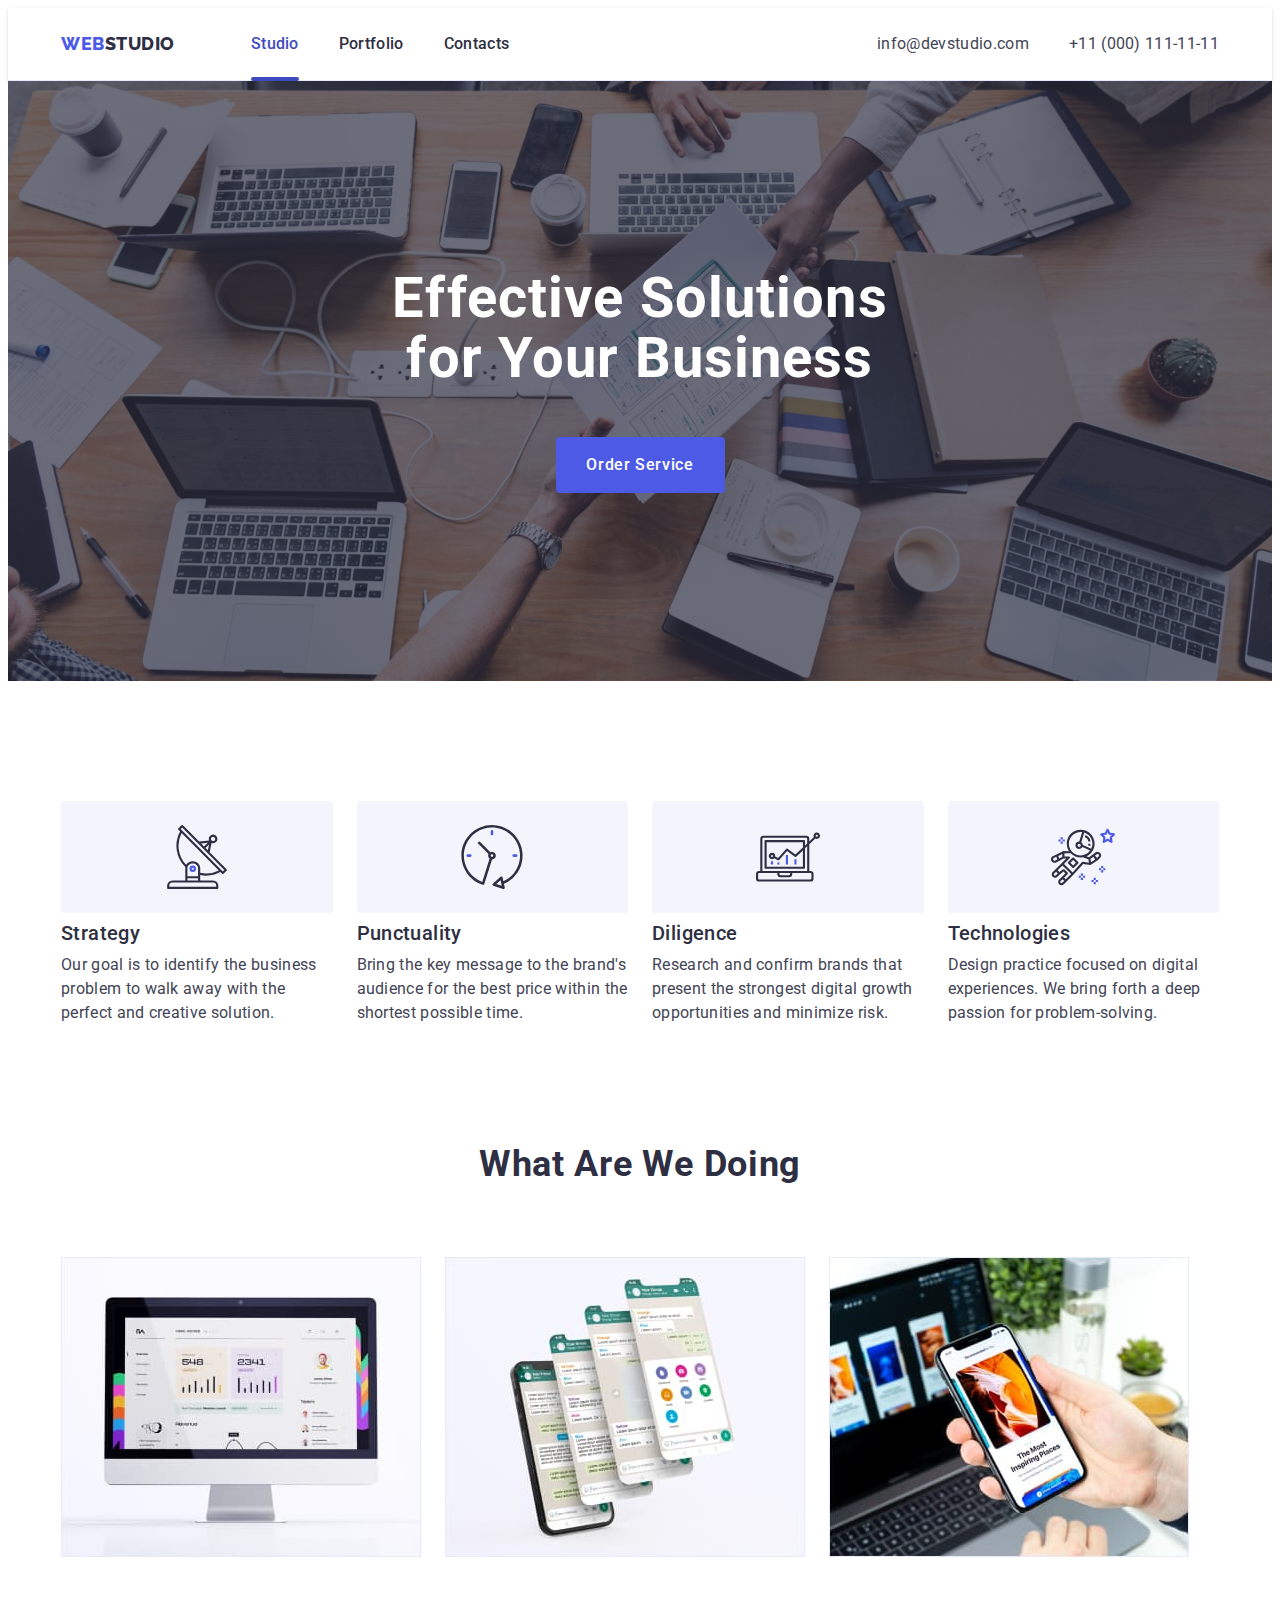
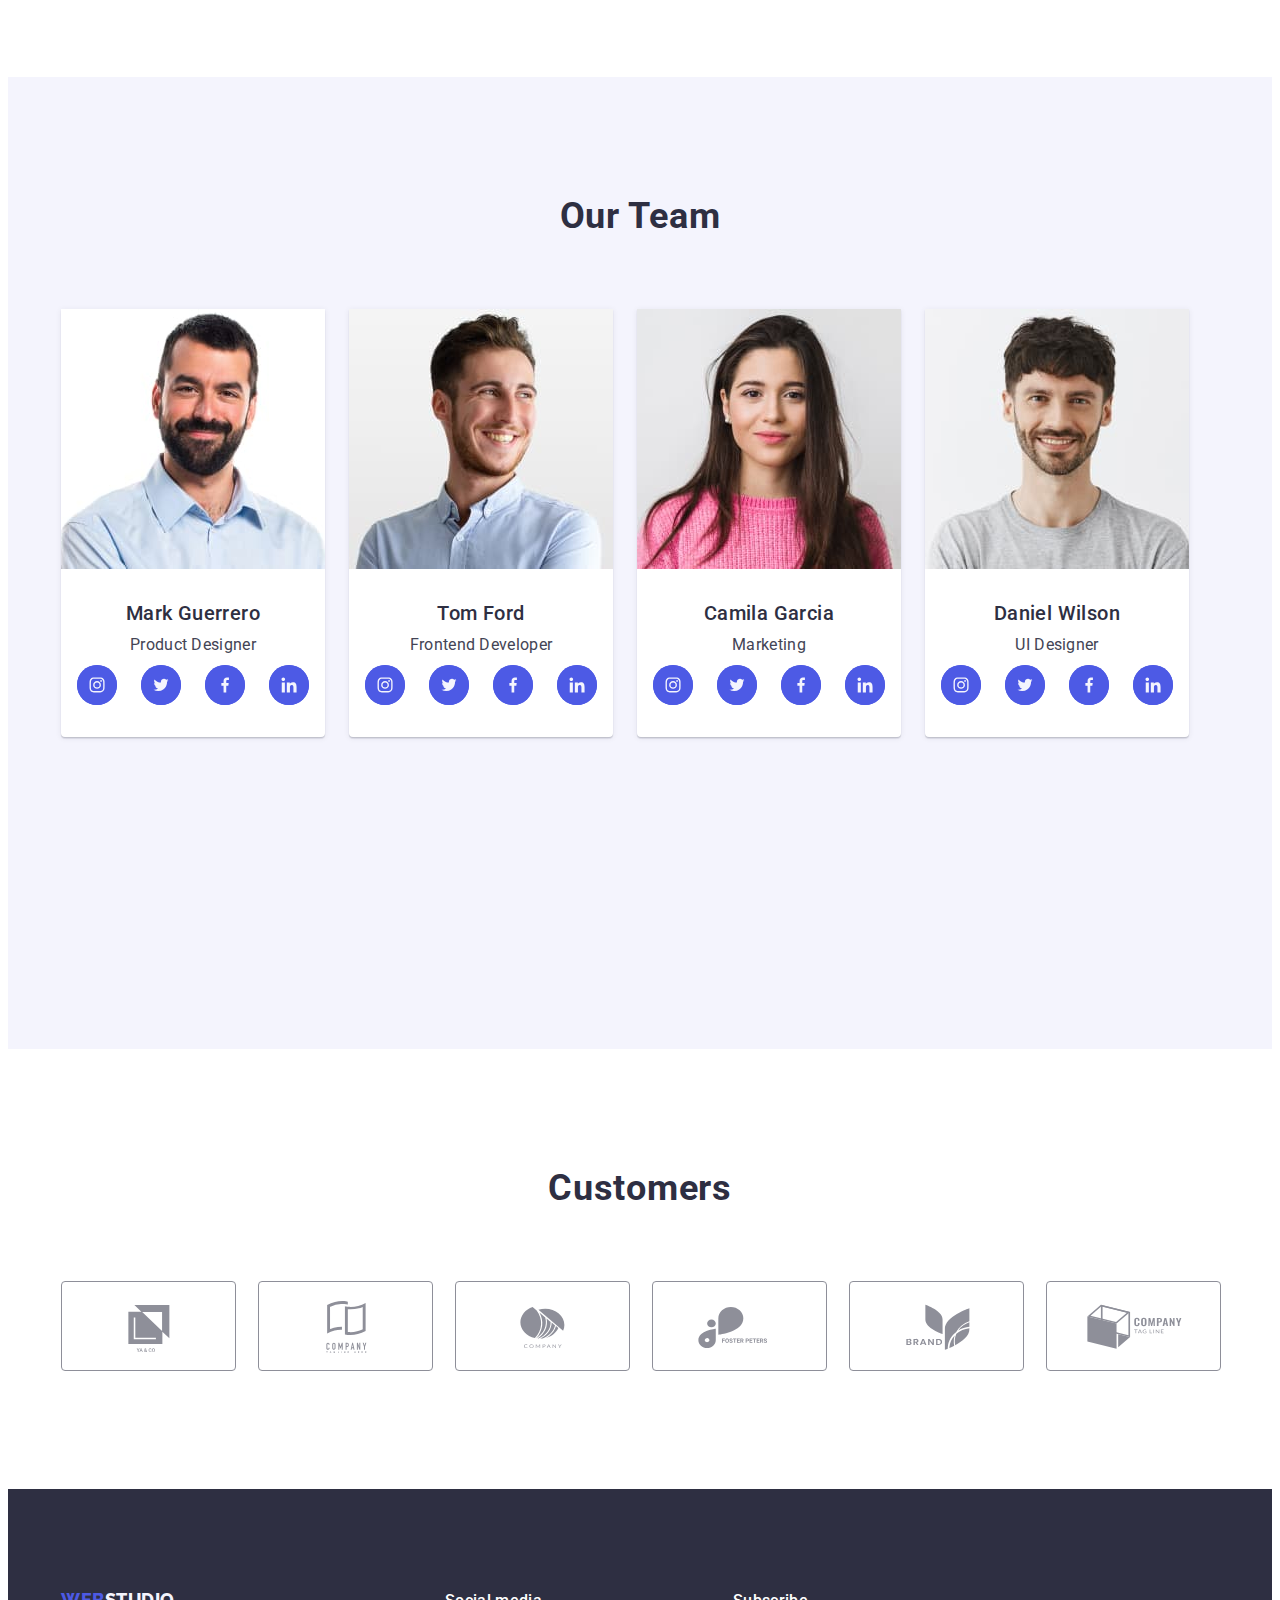
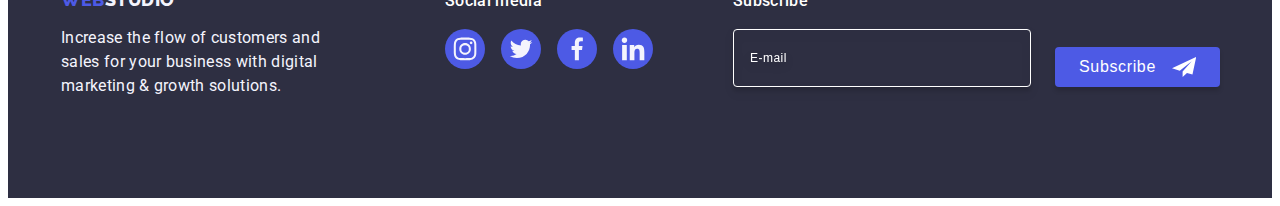
==== commit f8f4e287: "button class change" ====
--- a/index.html
+++ b/index.html
@@ -600,7 +600,7 @@
               <a href="" class="check-link">Privacy Policy</a></label
             >
           </div>
-          <button class="button modal-send-btn" type="submit">Send</button>
+          <button class="modal-send-btn" type="submit">Send</button>
         </form>
       </div>
     </div>
--- a/css/style.css
+++ b/css/style.css
@@ -601,7 +601,7 @@
 
 .input-subscribe {
   font-size: 12px;
-  line-height: 1.5;
+  line-height: 2;
   display: flex;
   align-items: center;
   letter-spacing: 0.04em;
@@ -614,6 +614,7 @@
   min-width: 264px;
   height: 40px;
   padding: 8px 16px;
+  box-shadow: 0px 4px 4px rgba(0, 0, 0, 0.15);
 }
 
 .input-subscribe::placeholder {
@@ -878,7 +879,11 @@
     border 250ms cubic-bezier(0.4, 0, 0.2, 1);
 }
 
-.modal-button:hover,
+.modal-button:hover {
+  background-color: #404bbf;
+  border: none;
+}
+
 .modal-button:focus {
   background-color: #404bbf;
   border: none;
@@ -888,7 +893,10 @@
   transition: fill 250ms cubic-bezier(0.4, 0, 0.2, 1);
 }
 
-.modal-button:hover .modal-icon,
+.modal-button:hover .modal-icon {
+  fill: #ffffff;
+}
+
 .modal-button:focus .modal-icon {
   fill: #ffffff;
 }
@@ -907,7 +915,7 @@
   text-align: center;
   letter-spacing: 0.02em;
   color: var(--logo-color);
-  padding-bottom: 16px;
+  margin-bottom: 16px;
 }
 
 .modal-field {
@@ -1064,9 +1072,24 @@
   box-shadow: 0px 4px 4px rgba(0, 0, 0, 0.15);
   transition: background-color 250ms cubic-bezier(0.4, 0, 0.2, 1);
   margin: 24px auto;
-}
-
-.modal-send-btn:hover,
+  cursor: pointer;
+  border: none;
+}
+
+.modal-send-btn:hover {
+  background-color: #404bbf;
+  border: none;
+}
+
 .modal-send-btn:focus {
-  background-color: var(--pressed-state);
-}
+  background-color: #404bbf;
+  border: none;
+}
+
+.modal-send-btn:hover .modal-icon {
+  fill: #ffffff;
+}
+
+.modal-send-btn:focus .modal-icon {
+  fill: #ffffff;
+}
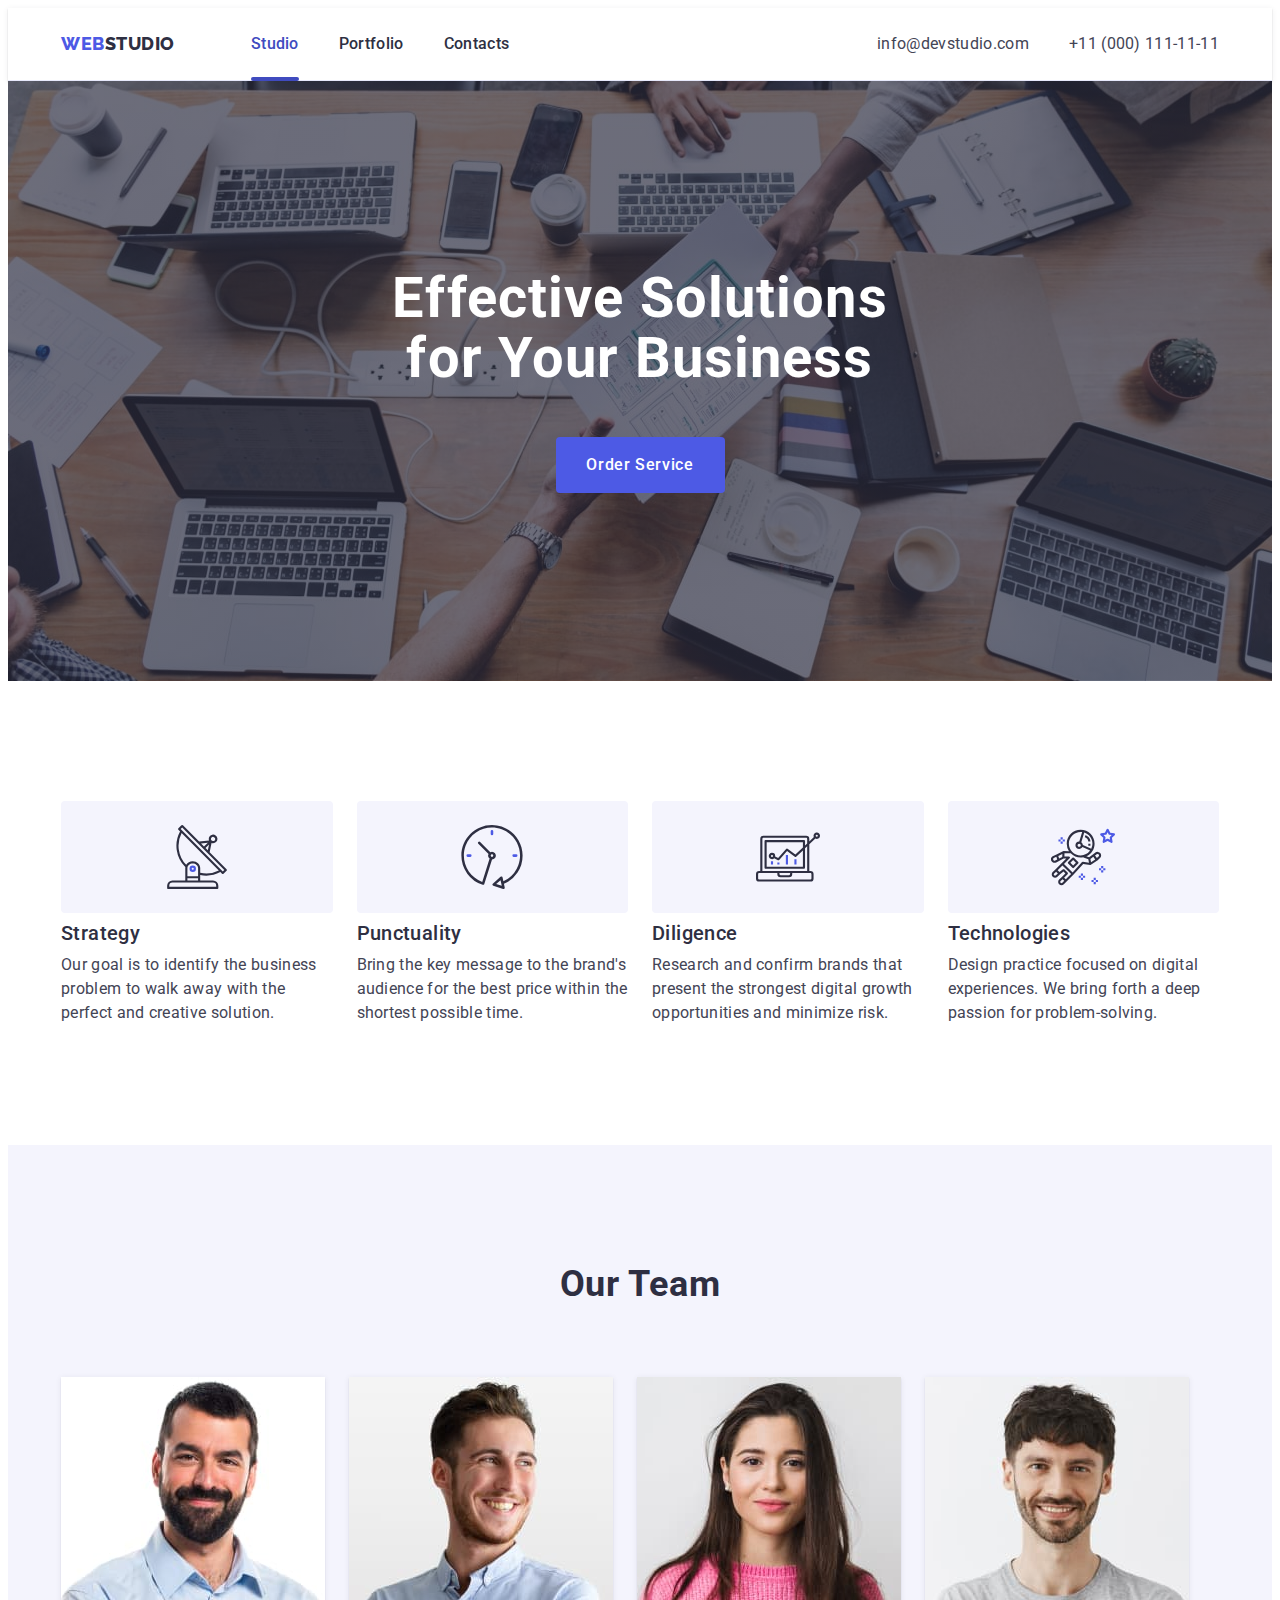
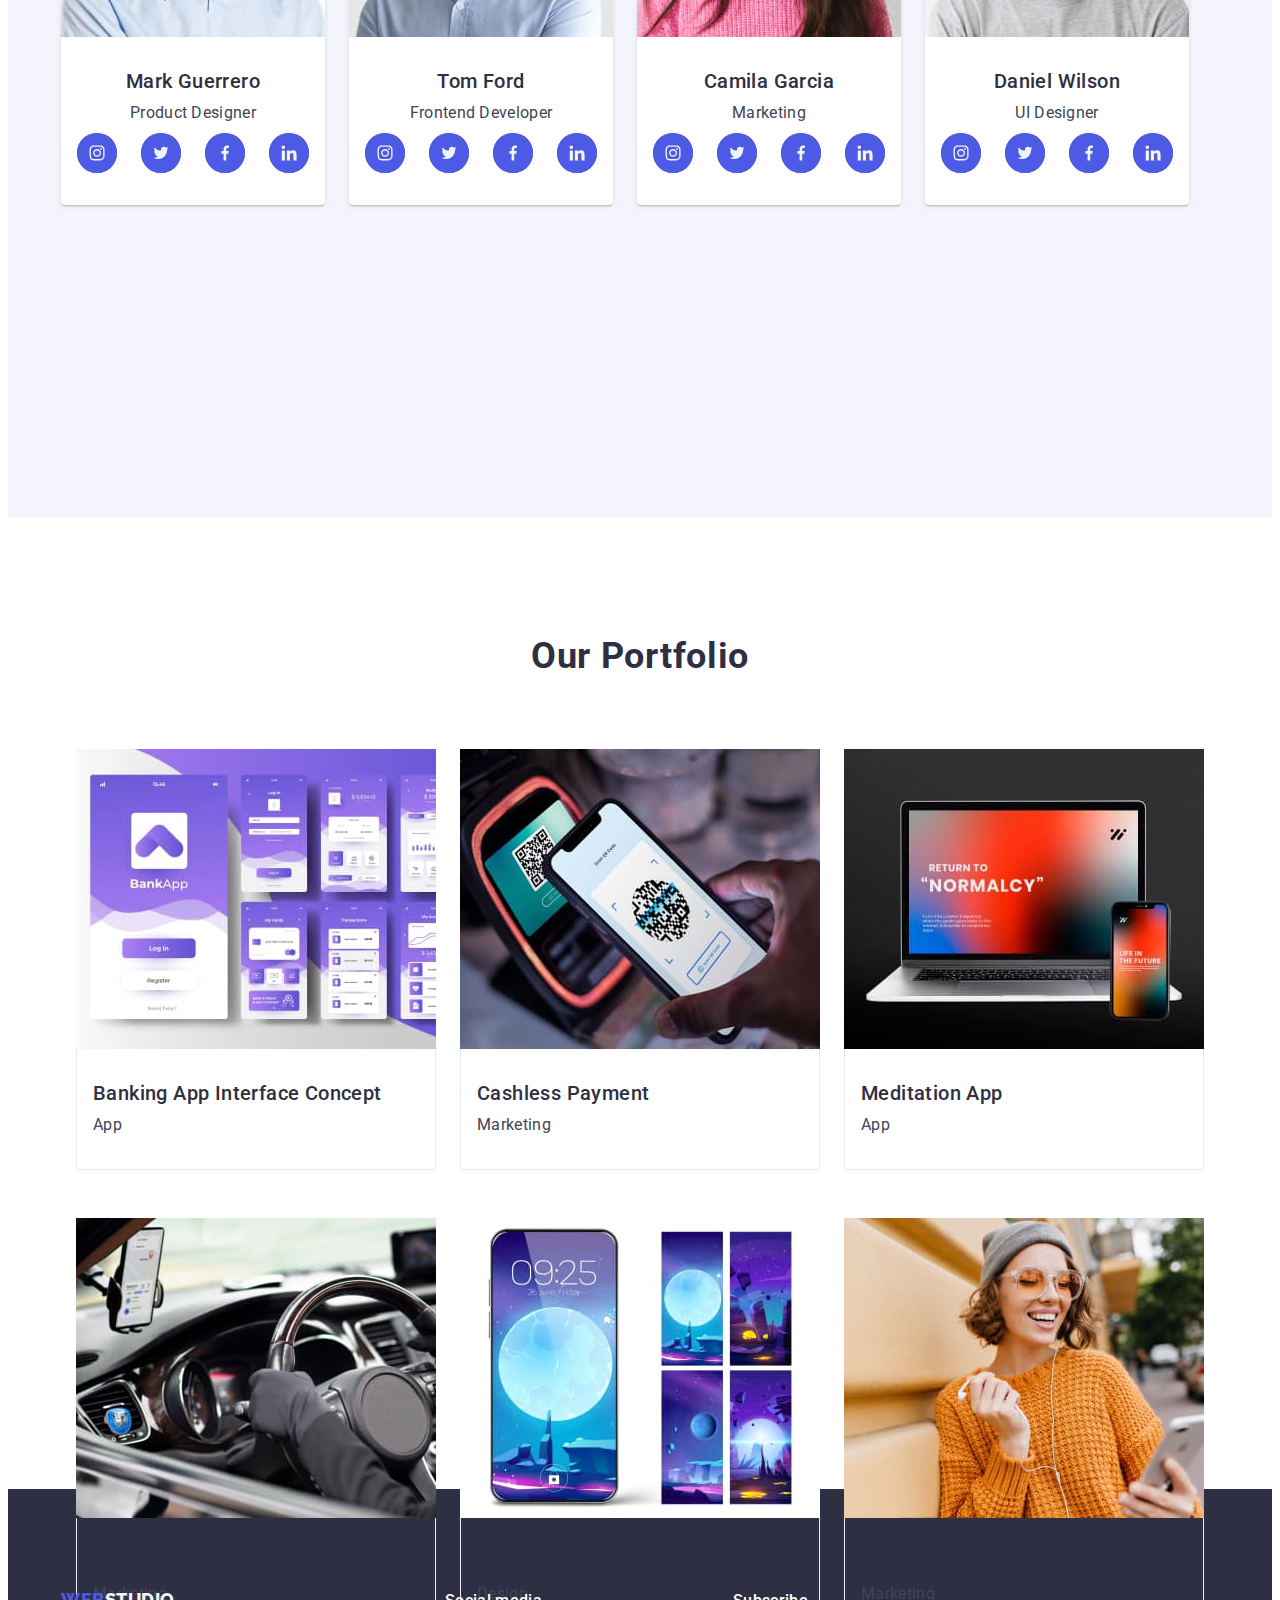
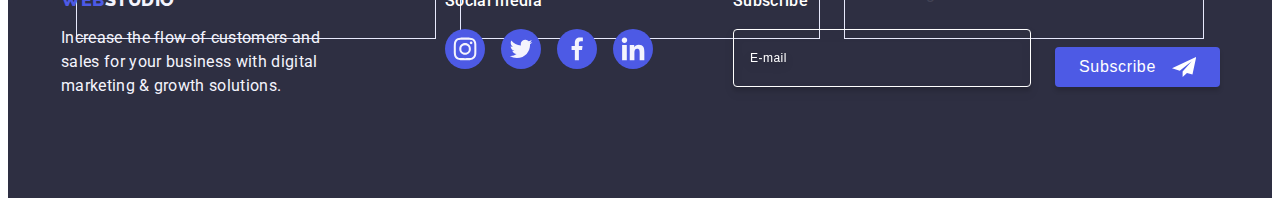
==== commit 90c20e17: "figma version 5.0" ====
--- a/index.html
+++ b/index.html
@@ -34,7 +34,7 @@
               <a class="header-menu link active" href="./index.html">Studio</a>
             </li>
             <li>
-              <a class="header-menu link" href="./portfolio.html">Portfolio</a>
+              <a class="header-menu link">Portfolio</a>
             </li>
             <li><a class="header-menu link" href="">Contacts</a></li>
           </ul>
@@ -122,38 +122,6 @@
         </div>
       </section>
 
-      <section class="work-are">
-        <div class="container">
-          <h2 class="work-name">What are we doing</h2>
-          <ul class="work-list list">
-            <li class="work-item">
-              <img
-                src="./images/img1-1.jpg"
-                alt="statistics"
-                width="360"
-                height="300"
-              />
-            </li>
-            <li class="work-item">
-              <img
-                src="./images/img2-1.jpg"
-                alt="multifunctionality"
-                width="360"
-                height="300"
-              />
-            </li>
-            <li class="work-item">
-              <img
-                src="./images/img3-1.jpg"
-                alt="we adaptmultifunctionality"
-                width="360"
-                height="300"
-              />
-            </li>
-          </ul>
-        </div>
-      </section>
-
       <section class="made">
         <div class="container">
           <h2 class="made-team">Our Team</h2>
@@ -377,54 +345,137 @@
           </ul>
         </div>
       </section>
-      <section class="customers">
-        <div class="container costumers-container">
-          <h2 class="customers-title">Customers</h2>
-          <ul class="customers-list">
-            <li class="customers-item">
-              <a class="customers-link link" href="">
-                <svg class="customers-icon" width="104" height="56">
-                  <use href="./images/icons.svg#icon-Logo-1"></use>
-                </svg>
-              </a>
-            </li>
-            <li class="customers-item">
-              <a class="customers-link link" href="">
-                <svg class="customers-icon" width="104" height="56">
-                  <use href="./images/icons.svg#icon-Logo-2"></use>
-                </svg>
-              </a>
-            </li>
-            <li class="customers-item">
-              <a class="customers-link link" href="">
-                <svg class="customers-icon" width="104" height="56">
-                  <use href="./images/icons.svg#icon-Logo-3"></use>
-                </svg>
-              </a>
-            </li>
-            <li class="customers-item">
-              <a class="customers-link link" href="">
-                <svg class="customers-icon" width="104" height="56">
-                  <use href="./images/icons.svg#icon-Logo-4"></use>
-                </svg>
-              </a>
-            </li>
-            <li class="customers-item">
-              <a class="customers-link link" href="">
-                <svg class="customers-icon" width="104" height="56">
-                  <use href="./images/icons.svg#icon-Logo-5"></use>
-                </svg>
-              </a>
-            </li>
-            <li class="customers-item">
-              <a class="customers-link link" href="">
-                <svg class="customers-icon" width="104" height="56">
-                  <use href="./images/icons.svg#icon-Logo-6"></use>
-                </svg>
-              </a>
-            </li>
-          </ul>
-        </div>
+      
+        <section class="all-section">
+        <h2 class="portfolio-title">Our Portfolio</h2>
+        <div class="container portfolio-container">
+          <ul class="section-img list">
+            <li class="section-work">
+              <a class="section link" href="/">
+                <div class="section-cover-block">
+                  <img
+                    src="./images/img1-1-portfolio.jpg"
+                    alt="Banking app"
+                    height="300"
+                    width="360"
+                  />
+                  <p class="section-cover-text">
+                    14 Stylish and User-Friendly App Design Concepts · Task
+                    Manager App · Calorie Tracker App · Exotic Fruit Ecommerce
+                    App · Cloud Storage App
+                  </p>
+                </div>
+                <div class="section-card">
+                  <h2 class="section-activity">
+                    Banking App Interface Concept
+                  </h2>
+                  <p class="section-text">App</p>
+                </div>
+              </a>
+            </li>
+            <li class="section-work">
+              <a class="section link" href="/">
+                <div class="section-cover-block">
+                  <img
+                    src="./images/img2-1-portfolio.jpg"
+                    alt="Banking app"
+                    height="300"
+                    width="360"
+                  />
+                  <p class="section-cover-text">
+                    14 Stylish and User-Friendly App Design Concepts · Task
+                    Manager App · Calorie Tracker App · Exotic Fruit Ecommerce
+                    App · Cloud Storage App
+                  </p>
+                </div>
+                <div class="section-card">
+                  <h2 class="section-activity">Cashless Payment</h2>
+                  <p class="section-text">Marketing</p>
+                </div>
+              </a>
+            </li>
+            <li class="section-work">
+              <a class="section link" href="/">
+                <div class="section-cover-block">
+                  <img
+                    src="./images/img3-1-portfolio.jpg"
+                    alt="Banking app"
+                    height="300"
+                    width="360"
+                  />
+                  <p class="section-cover-text">
+                    14 Stylish and User-Friendly App Design Concepts · Task
+                    Manager App · Calorie Tracker App · Exotic Fruit Ecommerce
+                    App · Cloud Storage App
+                  </p>
+                </div>
+                <div class="section-card">
+                  <h2 class="section-activity">Meditation App</h2>
+                  <p class="section-text">App</p>
+                </div>
+              </a>
+            </li>
+            <li class="section-work">
+              <a class="section link" href="/">
+                <div class="section-cover-block">
+                  <img
+                    src="./images/img1-2-portfolio.jpg"
+                    alt="Banking app"
+                    height="300"
+                    width="360"
+                  />
+                  <p class="section-cover-text">
+                    14 Stylish and User-Friendly App Design Concepts · Task
+                    Manager App · Calorie Tracker App · Exotic Fruit Ecommerce
+                    App · Cloud Storage App
+                  </p>
+                </div>
+                <div class="section-card">
+                  <h2 class="section-activity">Taxi Service</h2>
+                  <p class="section-text">Marketing</p>
+                </div>
+              </a>
+            </li>
+            <li class="section-work">
+              <a class="section link" href="/">
+                <div class="section-cover-block">
+                  <img
+                    src="./images/img2-2-portfolio.jpg"
+                    alt="Banking app"
+                    height="300"
+                    width="360"
+                  />
+                  <p class="section-cover-text">
+                    14 Stylish and User-Friendly App Design Concepts · Task
+                    Manager App · Calorie Tracker App · Exotic Fruit Ecommerce
+                    App · Cloud Storage App
+                  </p>
+                </div>
+                <div class="section-card">
+                  <h2 class="section-activity">Screen Illustrations</h2>
+                  <p class="section-text">Design</p>
+                </div>
+              </a>
+            </li>
+            <li class="section-work">
+              <a class="section link" href="/">
+                <div class="section-cover-block">
+                  <img
+                    src="./images/img3-2-portfolio.jpg"
+                    alt="Banking app"
+                    height="300"
+                    width="360"
+                  />
+                  <p class="section-cover-text">
+                    14 Stylish and User-Friendly App Design Concepts · Task
+                    Manager App · Calorie Tracker App · Exotic Fruit Ecommerce
+                    App · Cloud Storage App
+                  </p>
+                </div>
+                <div class="section-card">
+                  <h2 class="section-activity">Online Courses</h2>
+                  <p class="section-text">Marketing</p>
+                </div>
       </section>
     </main>
 
--- a/css/style.css
+++ b/css/style.css
@@ -305,32 +305,6 @@
 
 /*----------WORK-----------*/
 
-.work-are {
-  padding-bottom: 120px;
-}
-
-.work-name {
-  font-weight: 700;
-  font-size: 36px;
-  line-height: 1.11;
-  letter-spacing: 0.02em;
-  text-align: center;
-  text-transform: capitalize;
-  color: var(--logo-color);
-  margin-bottom: 72px;
-}
-
-.work-list {
-  /* padding-top: 20px;
-  padding-bottom: 120px; */
-  display: flex;
-  gap: 24px;
-}
-
-/* .work-item {
-  width: calc((100% - 48px) / 3);
-} */
-
 /*----------MADE-----------*/
 
 .made {
@@ -424,69 +398,6 @@
   background-color: #404bbf;
 }
 
-.customers {
-  padding-top: 120px;
-  padding-bottom: 120px;
-}
-
-/* .customers-container {
-  padding-top: 120px;
-  padding-bottom: 120px;
-} */
-
-.customers-title {
-  font-size: 36px;
-  line-height: 1.11;
-  text-align: center;
-  letter-spacing: 0.02em;
-  text-transform: capitalize;
-  color: var(--logo-color);
-  margin-bottom: 72px;
-}
-
-.customers-list {
-  display: flex;
-  align-items: flex-start;
-  padding: 0px;
-  gap: 24px;
-}
-
-.customers-item {
-  width: calc((100% - 120px) / 6);
-  height: 88px;
-}
-
-.customers-link {
-  width: 100%;
-  height: 100%;
-  border: 1px solid #8e8f99;
-  border-radius: 4px;
-  display: flex;
-  align-items: center;
-  justify-content: center;
-  color: #8e8f99;
-  transition: border-color 250ms cubic-bezier(0.4, 0, 0.2, 1),
-    color 250ms cubic-bezier(0.4, 0, 0.2, 1),
-    box-shadow 0px 4px 4px rgba(0, 0, 0, 0.25);
-}
-
-.customers-icon {
-  fill: currentColor;
-}
-
-.customers-link:hover,
-.customers-link:focus {
-  border-color: #404bbf;
-  color: #404bbf;
-  box-shadow: 0px 4px 4px rgba(0, 0, 0, 0.25);
-}
-
-.customers-item:hover .customers-link,
-.customers-item:focus .customers-link {
-  border: 1px solid #404bbf;
-  box-shadow: 0px 4px 4px rgba(0, 0, 0, 0.25);
-}
-
 /*----------FOOTER-----------*/
 
 .footer {
@@ -494,7 +405,7 @@
   /* height: 312px; */
   padding-top: 100px;
   padding-bottom: 100px;
-  /* display: flex; */
+  /*display: flex;*/
 }
 
 .all-footer {
@@ -674,56 +585,26 @@
 
 /*-----------------MAIN-----------------*/
 
-.name-logo {
-  color: #2e2f42;
-}
-
-.buttons {
-  margin-top: 100px;
-}
-
-.button-soc {
-  font-family: "Roboto", sans-serif;
-  font-style: normal;
-  font-weight: 500;
-  font-size: 16px;
-  line-height: 1.5;
-  letter-spacing: 0.04em;
-  color: var(--button-color);
-  background-color: var(--safari-color);
-  cursor: pointer;
-  border: 1px solid #e7e9fc;
-  border-radius: 4px;
-  display: block;
-  padding: 12px 24px 12px 24px;
-  transition: color 250ms cubic-bezier(0.4, 0, 0.2, 1),
-    background-color 250ms cubic-bezier(0.4, 0, 0.2, 1),
-    border-color 250ms cubic-bezier(0.4, 0, 0.2, 1),
-    box-shadow 250ms cubic-bezier(0.4, 0, 0.2, 1);
-}
-
-.button-soc:hover,
-.button-soc:focus {
-  color: #ffffff;
-  background-color: #404bbf;
-  border: 1px solid transparent;
-  box-shadow: 0px 3px 1px rgba(0, 0, 0, 0.1), 0px 2px 1px rgba(0, 0, 0, 0.08),
-    0px 2px 2px rgba(0, 0, 0, 0.12);
-}
-
-.buttons {
-  display: flex;
-  justify-content: center;
+/*-----------------SECTION-----------------*/
+
+.all-section {
+  background-color: var(--main-title-color);
+  height: 732px;
+  padding-top: 120px;
+  padding-bottom: 120px;
+}
+
+.portfolio-title {
+  font-weight: 700;
+  font-size: 36px;
+  line-height: 1.11;
+  letter-spacing: 0.02em;
+  text-align: center;
+  text-transform: capitalize;
+  color: var(--logo-color);
+  /* padding-top: 120px; */
   margin-bottom: 72px;
-  margin-left: auto;
-  margin-right: auto;
-  gap: 24px;
-}
-
-/* .buttons-list {
-} */
-
-/*-----------------SECTION-----------------*/
+}
 
 .portfolio-container {
   padding-bottom: 120px;
@@ -834,12 +715,22 @@
 .backdrop {
   position: fixed;
   top: 0;
+  left: 0;
+  z-index: 999;
   width: 100%;
   height: 100%;
-  background: rgba(46, 47, 66, 0.4);
-  transition: opacity, visibility;
-  transition-duration: 250ms;
-  transition-timing-function: cubic-bezier(0.4, 0, 0.2, 1);
+  background-color: rgba(46, 47, 66, 0.4);
+  opacity: 0;
+  visibility: hidden;
+  pointer-events: none;
+  transition: opacity 250ms cubic-bezier(0.4, 0, 0.2, 1),
+    visibility 250ms cubic-bezier(0.4, 0, 0.2, 1);
+}
+
+.backdrop.is-open {
+  opacity: 1;
+  visibility: visible;
+  pointer-events: auto;
 }
 
 .backdrop.is-hidden .modal {
@@ -1012,6 +903,12 @@
   outline: 1px solid var(--button-color);
 }
 
+.modal-checkbox:checked + .user-privacy-check > .check-icon {
+  background-color: #404bbf;
+  border: none;
+  fill: #f4f4fd;
+}
+
 .check-text {
   font-size: 12px;
   line-height: 1.17;
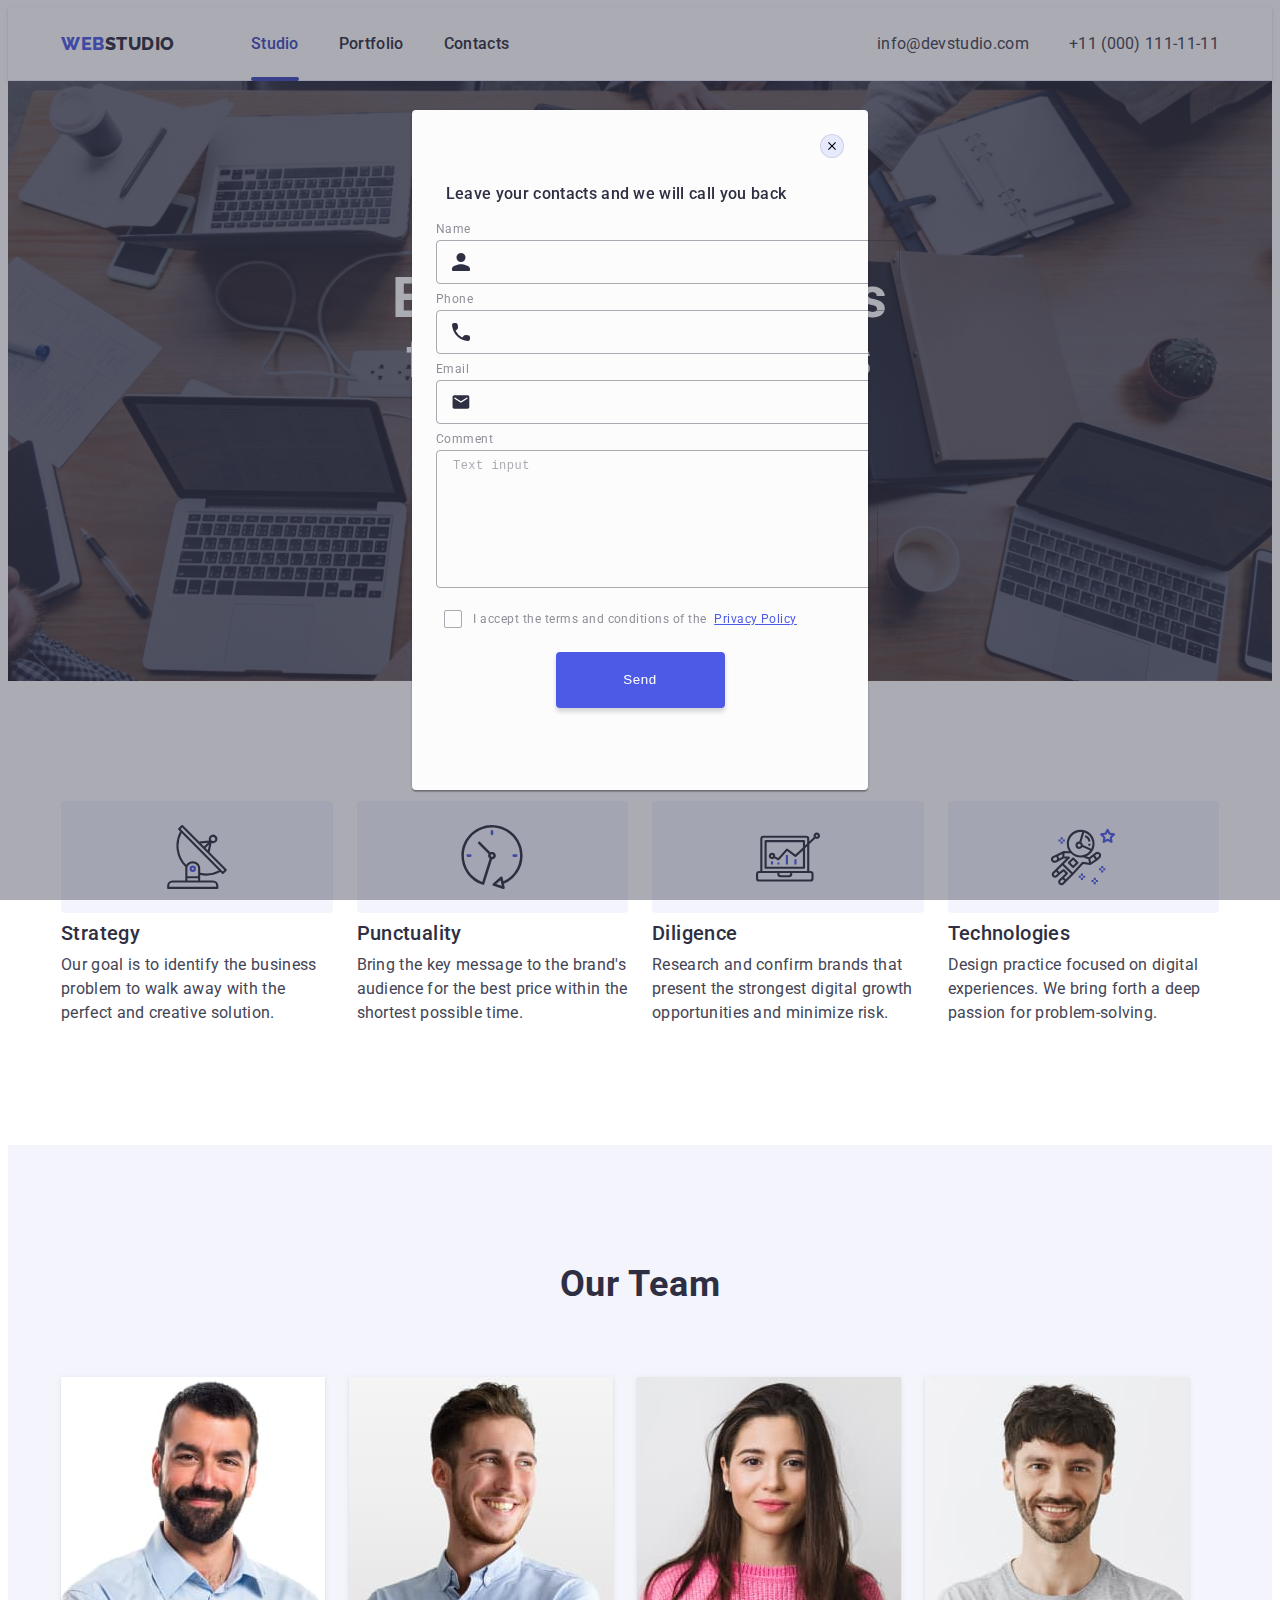
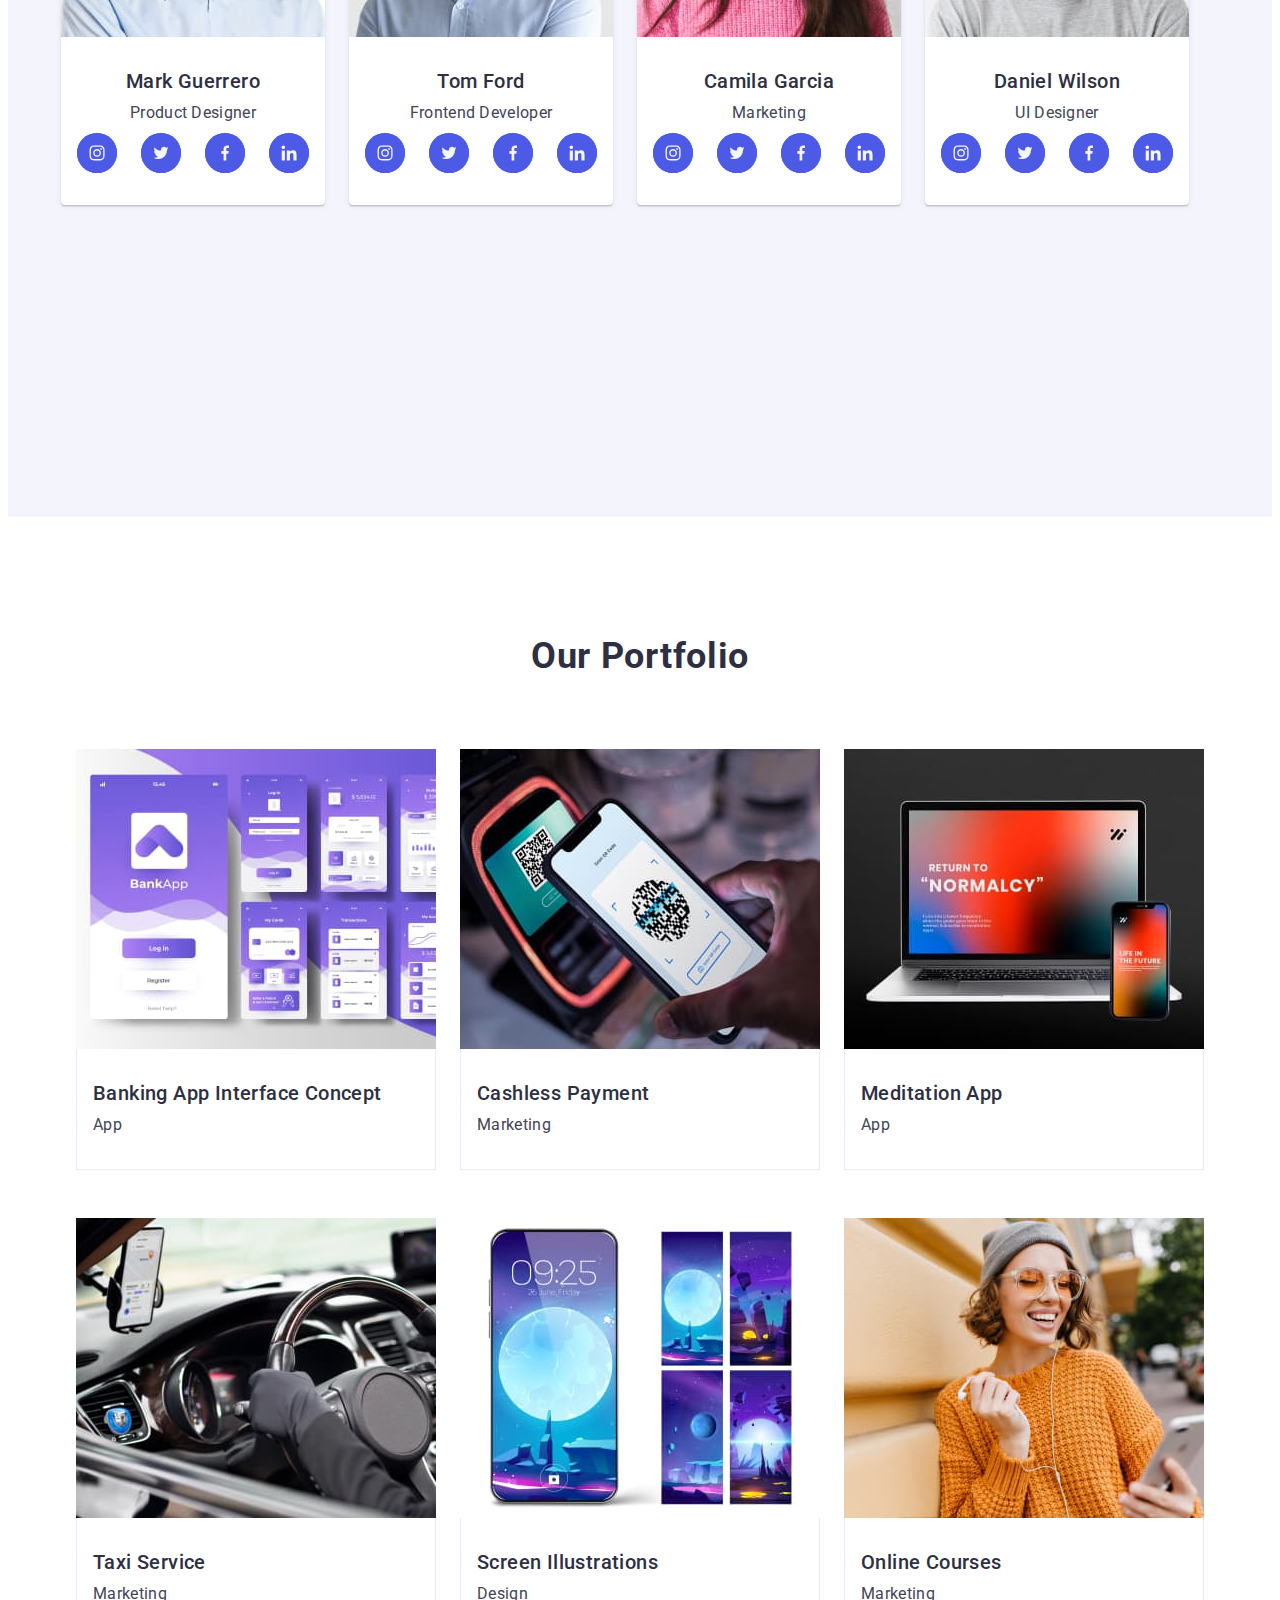
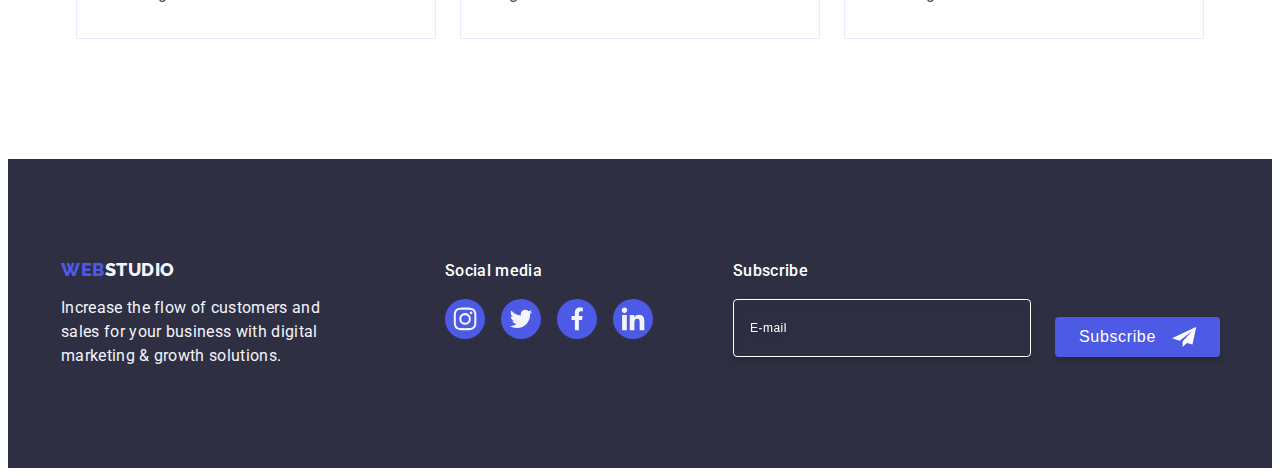
==== commit a5b09bae: "new update index.html" ====
--- a/index.html
+++ b/index.html
@@ -34,7 +34,7 @@
               <a class="header-menu link active" href="./index.html">Studio</a>
             </li>
             <li>
-              <a class="header-menu link">Portfolio</a>
+              <a class="header-menu link" href="">Portfolio</a>
             </li>
             <li><a class="header-menu link" href="">Contacts</a></li>
           </ul>
@@ -345,10 +345,10 @@
           </ul>
         </div>
       </section>
-      
-        <section class="all-section">
-        <h2 class="portfolio-title">Our Portfolio</h2>
+
+      <section class="all-section">
         <div class="container portfolio-container">
+          <h2 class="portfolio-title">Our Portfolio</h2>
           <ul class="section-img list">
             <li class="section-work">
               <a class="section link" href="/">
@@ -366,9 +366,9 @@
                   </p>
                 </div>
                 <div class="section-card">
-                  <h2 class="section-activity">
+                  <h3 class="section-activity">
                     Banking App Interface Concept
-                  </h2>
+                  </h3>
                   <p class="section-text">App</p>
                 </div>
               </a>
@@ -389,7 +389,7 @@
                   </p>
                 </div>
                 <div class="section-card">
-                  <h2 class="section-activity">Cashless Payment</h2>
+                  <h3 class="section-activity">Cashless Payment</h3>
                   <p class="section-text">Marketing</p>
                 </div>
               </a>
@@ -410,7 +410,7 @@
                   </p>
                 </div>
                 <div class="section-card">
-                  <h2 class="section-activity">Meditation App</h2>
+                  <h3 class="section-activity">Meditation App</h3>
                   <p class="section-text">App</p>
                 </div>
               </a>
@@ -431,7 +431,7 @@
                   </p>
                 </div>
                 <div class="section-card">
-                  <h2 class="section-activity">Taxi Service</h2>
+                  <h3 class="section-activity">Taxi Service</h3>
                   <p class="section-text">Marketing</p>
                 </div>
               </a>
@@ -452,30 +452,32 @@
                   </p>
                 </div>
                 <div class="section-card">
-                  <h2 class="section-activity">Screen Illustrations</h2>
+                  <h3 class="section-activity">Screen Illustrations</h3>
                   <p class="section-text">Design</p>
                 </div>
               </a>
             </li>
             <li class="section-work">
-              <a class="section link" href="/">
-                <div class="section-cover-block">
-                  <img
-                    src="./images/img3-2-portfolio.jpg"
-                    alt="Banking app"
-                    height="300"
-                    width="360"
-                  />
-                  <p class="section-cover-text">
-                    14 Stylish and User-Friendly App Design Concepts · Task
-                    Manager App · Calorie Tracker App · Exotic Fruit Ecommerce
-                    App · Cloud Storage App
-                  </p>
-                </div>
-                <div class="section-card">
-                  <h2 class="section-activity">Online Courses</h2>
-                  <p class="section-text">Marketing</p>
-                </div>
+              <div class="section-cover-block">
+                <img
+                  src="./images/img3-2-portfolio.jpg"
+                  alt="Banking app"
+                  height="300"
+                  width="360"
+                />
+                <p class="section-cover-text">
+                  14 Stylish and User-Friendly App Design Concepts · Task
+                  Manager App · Calorie Tracker App · Exotic Fruit Ecommerce App
+                  · Cloud Storage App
+                </p>
+              </div>
+              <div class="section-card">
+                <h3 class="section-activity">Online Courses</h3>
+                <p class="section-text">Marketing</p>
+              </div>
+            </li>
+          </ul>
+        </div>
       </section>
     </main>
 
@@ -568,7 +570,7 @@
         </div>
       </div>
     </footer>
-    <div class="backdrop is-hidden" data-modal>
+    <div class="backdrop is-open" data-modal>
       <div class="modal">
         <button type="button" class="modal-button" data-modal-close>
           <svg class="modal-icon" width="8" height="8">
--- a/css/style.css
+++ b/css/style.css
@@ -589,9 +589,8 @@
 
 .all-section {
   background-color: var(--main-title-color);
-  height: 732px;
   padding-top: 120px;
-  padding-bottom: 120px;
+  padding-bottom: 0px;
 }
 
 .portfolio-title {
